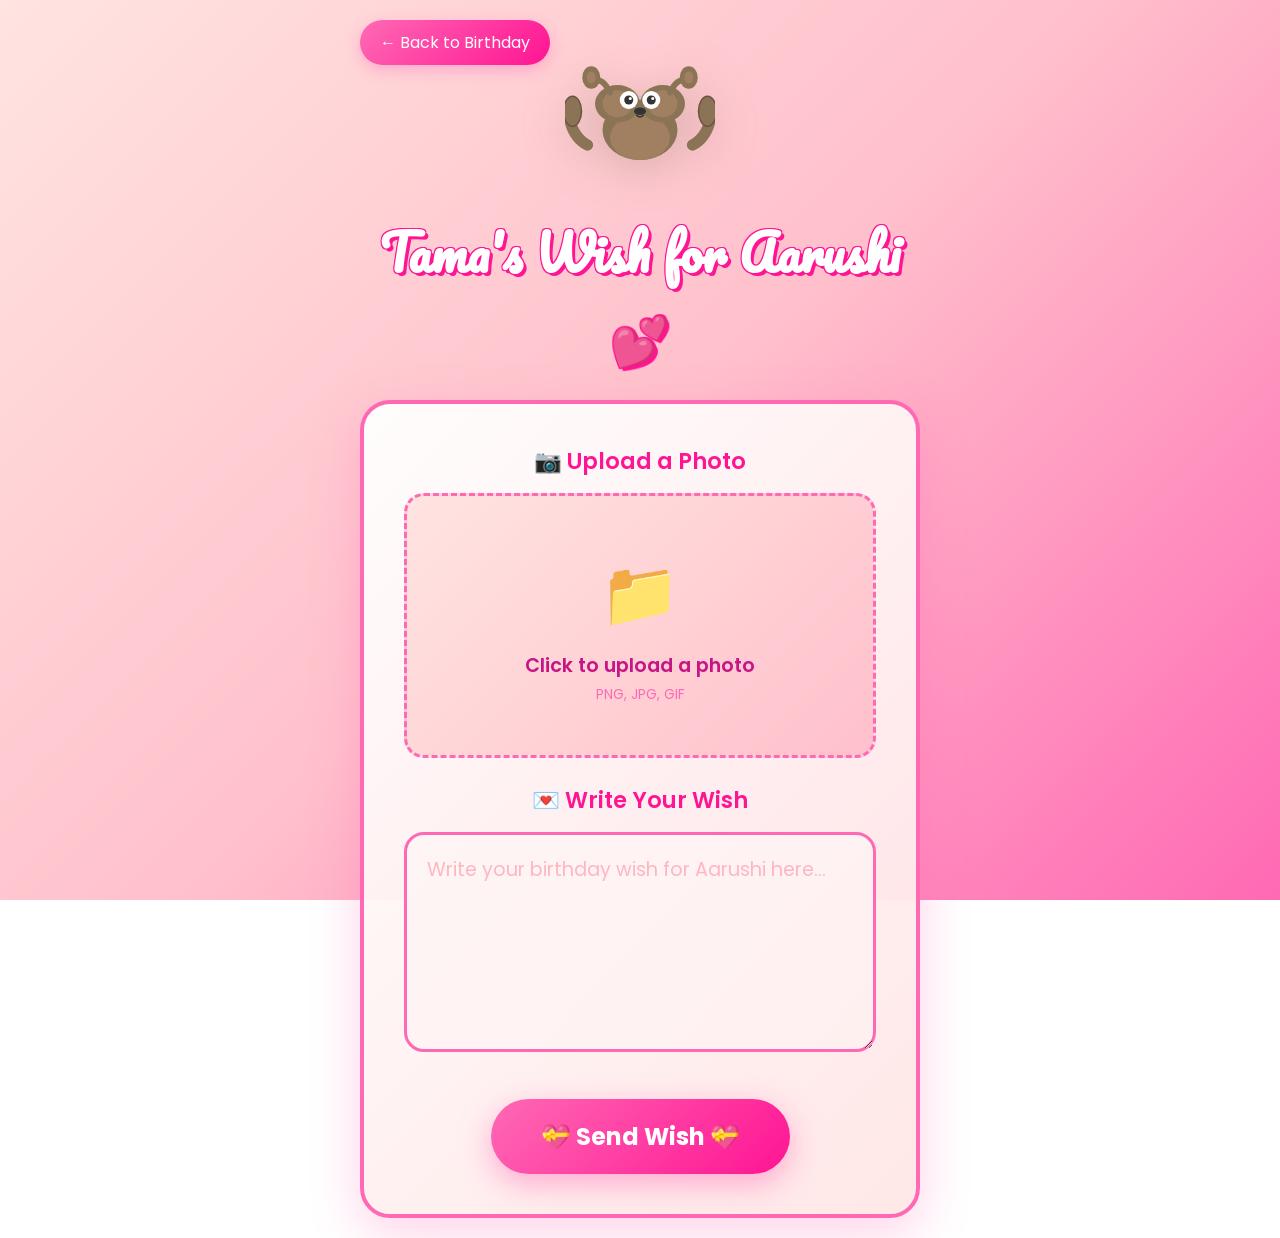
==== tama.html @ 68027746 "Initial commit - Aarushi's birthday website" ====
<!DOCTYPE html>
<html lang="en">
<head>
    <meta charset="UTF-8">
    <meta name="viewport" content="width=device-width, initial-scale=1.0">
    <title>Tama's Wish for Aarushi</title>
    <link rel="stylesheet" href="style.css">
    <link rel="stylesheet" href="wish.css">
    <link rel="stylesheet" href="https://fonts.googleapis.com/css2?family=Pacifico&family=Poppins:wght@400;600;700&display=swap">
</head>
<body>
    <div class="wish-page">
        <a href="index.html" class="back-btn">← Back to Birthday</a>
        
        <div class="raccoon">
            <svg viewBox="0 0 200 200" class="raccoon-svg">
                <ellipse cx="100" cy="120" rx="50" ry="40" fill="#8B7355"/>
                <ellipse cx="100" cy="130" rx="40" ry="30" fill="#A08060"/>
                <ellipse cx="70" cy="85" rx="30" ry="25" fill="#8B7355"/>
                <ellipse cx="130" cy="85" rx="30" ry="25" fill="#8B7355"/>
                <ellipse cx="70" cy="85" rx="20" ry="18" fill="#A08060"/>
                <ellipse cx="130" cy="85" rx="20" ry="18" fill="#A08060"/>
                <circle cx="85" cy="80" r="12" fill="white"/>
                <circle cx="115" cy="80" r="12" fill="white"/>
                <circle cx="85" cy="80" r="6" fill="#333"/>
                <circle cx="115" cy="80" r="6" fill="#333"/>
                <circle cx="87" cy="78" r="2" fill="white"/>
                <circle cx="117" cy="78" r="2" fill="white"/>
                <ellipse cx="100" cy="95" rx="8" ry="5" fill="#333"/>
                <path d="M 95 100 Q 100 105 105 100" stroke="#333" stroke-width="2" fill="none"/>
                <path d="M 60 70 Q 50 50 40 55" stroke="#8B7355" stroke-width="8" fill="none" stroke-linecap="round"/>
                <path d="M 140 70 Q 150 50 160 55" stroke="#8B7355" stroke-width="8" fill="none" stroke-linecap="round"/>
                <ellipse cx="35" cy="50" rx="12" ry="15" fill="#8B7355"/>
                <ellipse cx="165" cy="50" rx="12" ry="15" fill="#8B7355"/>
                <ellipse cx="35" cy="50" rx="6" ry="8" fill="#A08060"/>
                <ellipse cx="165" cy="50" rx="6" ry="8" fill="#A08060"/>
                <path d="M 30 140 Q 10 130 5 100" stroke="#8B7355" stroke-width="15" fill="none" stroke-linecap="round"/>
                <path d="M 170 140 Q 190 130 195 100" stroke="#8B7355" stroke-width="15" fill="none" stroke-linecap="round"/>
                <ellipse cx="10" cy="95" rx="12" ry="20" fill="#8B7355" stroke="#6B5344" stroke-width="2"/>
                <ellipse cx="190" cy="95" rx="12" ry="20" fill="#8B7355" stroke="#6B5344" stroke-width="2"/>
            </svg>
        </div>

        <h1 class="title">Tama's Wish for Aarushi 💕</h1>

        <form class="wish-form" action="https://formspree.io/f/YOUR_FORM_ID" method="POST" enctype="multipart/form-data">
            <div class="form-section image-section">
                <label class="section-label">📷 Upload a Photo</label>
                <div class="image-upload">
                    <input type="file" id="photo" name="photo" accept="image/*" class="file-input">
                    <label for="photo" class="file-label">
                        <span class="upload-icon">📁</span>
                        <span class="upload-text">Click to upload a photo</span>
                        <span class="upload-hint">PNG, JPG, GIF</span>
                    </label>
                </div>
            </div>

            <div class="form-section message-section">
                <label class="section-label">💌 Write Your Wish</label>
                <textarea id="message" name="message" class="message-input" placeholder="Write your birthday wish for Aarushi here..." rows="6"></textarea>
            </div>

            <button type="submit" class="submit-btn">💝 Send Wish 💝</button>
        </form>

        <div id="preview" class="preview-section" style="display: none;">
            <h3>Your Wish Preview:</h3>
            <div class="preview-content">
                <img id="preview-image" src="" alt="Your photo" style="display: none;">
                <p id="preview-message"></p>
            </div>
        </div>
    </div>

    <script src="script.js"></script>
    <script>
        // Preview functionality
        document.getElementById('photo').addEventListener('change', function(e) {
            const file = e.target.files[0];
            if (file) {
                const reader = new FileReader();
                reader.onload = function(e) {
                    document.getElementById('preview-image').src = e.target.result;
                    document.getElementById('preview-image').style.display = 'block';
                };
                reader.readAsDataURL(file);
            }
        });

        document.getElementById('message').addEventListener('input', function(e) {
            document.getElementById('preview-message').textContent = e.target.value;
        });
    </script>
</body>
</html>
---- style.css ----
@import url('https://fonts.googleapis.com/css2?family=Pacifico&family=Poppins:wght@400;600;700&display=swap');

* {
    margin: 0;
    padding: 0;
    box-sizing: border-box;
}

body {
    font-family: 'Poppins', sans-serif;
    min-height: 100vh;
    background: linear-gradient(135deg, #ffe4e1 0%, #ffc0cb 50%, #ff69b4 100%);
    background-attachment: fixed;
    overflow-x: hidden;
    position: relative;
}

#landing {
    position: fixed;
    top: 0;
    left: 0;
    width: 100%;
    height: 100%;
    background: linear-gradient(135deg, #ffe4e1 0%, #ffc0cb 50%, #ff69b4 100%);
    display: flex;
    justify-content: center;
    align-items: center;
    z-index: 1000;
}

.landing-content {
    text-align: center;
}

.landing-content h1 {
    font-family: 'Pacifico', cursive;
    font-size: clamp(2rem, 8vw, 4rem);
    color: #ff1493;
    text-shadow: 3px 3px 0px #fff, -1px -1px 0 #fff, 1px -1px 0 #fff, -1px 1px 0 #fff;
    margin-bottom: 20px;
    animation: bounce 1s ease-in-out infinite;
}

.landing-content p {
    font-size: 1.5rem;
    color: #c71585;
    margin-bottom: 30px;
}

#enter-btn {
    font-family: 'Pacifico', cursive;
    font-size: 1.5rem;
    padding: 15px 40px;
    background: linear-gradient(135deg, #ff69b4, #ff1493);
    color: white;
    border: none;
    border-radius: 50px;
    cursor: pointer;
    box-shadow: 0 10px 30px rgba(255, 105, 180, 0.5);
    transition: all 0.3s ease;
}

#enter-btn:hover {
    transform: scale(1.1);
    box-shadow: 0 15px 40px rgba(255, 105, 180, 0.7);
}

@keyframes bounce {
    0%, 100% { transform: translateY(0); }
    50% { transform: translateY(-10px); }
}

#main-content {
    min-height: 100vh;
    padding: 20px;
}

.floating-elements {
    position: fixed;
    top: 0;
    left: 0;
    width: 100%;
    height: 100%;
    pointer-events: none;
    z-index: 1;
    overflow: hidden;
}

.floating-heart, .floating-star, .floating-sparkle {
    position: absolute;
    font-size: 2rem;
    animation: floatUp 8s linear infinite;
    opacity: 0;
}

.floating-heart {
    animation: floatHeart 8s linear infinite;
}

.floating-star {
    animation: floatStar 6s linear infinite;
    font-size: 1.5rem;
}

.floating-sparkle {
    animation: floatSparkle 5s linear infinite;
    font-size: 1rem;
}

@keyframes floatHeart {
    0% {
        transform: translateY(100vh) rotate(0deg);
        opacity: 0;
    }
    10% {
        opacity: 1;
    }
    90% {
        opacity: 1;
    }
    100% {
        transform: translateY(-100px) rotate(360deg);
        opacity: 0;
    }
}

@keyframes floatStar {
    0% {
        transform: translateY(100vh) scale(0);
        opacity: 0;
    }
    10% {
        opacity: 1;
        transform: scale(1);
    }
    90% {
        opacity: 1;
    }
    100% {
        transform: translateY(-100px) scale(0.5);
        opacity: 0;
    }
}

@keyframes floatSparkle {
    0% {
        transform: translateY(100vh) rotate(0deg) scale(0);
        opacity: 0;
    }
    20% {
        opacity: 1;
        transform: rotate(180deg) scale(1);
    }
    80% {
        opacity: 1;
    }
    100% {
        transform: translateY(-100px) rotate(360deg) scale(0);
        opacity: 0;
    }
}

.container {
    max-width: 800px;
    margin: 0 auto;
    text-align: center;
    position: relative;
    z-index: 2;
}

.raccoon {
    width: 150px;
    height: 150px;
    margin: 0 auto 20px;
    animation: raccoonBounce 3s ease-in-out infinite;
}

.raccoon-svg {
    width: 100%;
    height: 100%;
    filter: drop-shadow(0 10px 20px rgba(139, 115, 85, 0.3));
}

@keyframes raccoonBounce {
    0%, 100% { transform: translateY(0); }
    50% { transform: translateY(-15px); }
}

.cake-gif {
    margin: 20px auto;
    max-width: 250px;
}

.cake-gif img {
    width: 100%;
    height: auto;
    border-radius: 20px;
    box-shadow: 0 10px 40px rgba(255, 105, 180, 0.4);
    animation: cakeGlow 2s ease-in-out infinite alternate;
}

@keyframes cakeGlow {
    0% { box-shadow: 0 10px 40px rgba(255, 105, 180, 0.4); }
    100% { box-shadow: 0 10px 60px rgba(255, 105, 180, 0.7); }
}

.title {
    font-family: 'Pacifico', cursive;
    font-size: clamp(2rem, 10vw, 4rem);
    color: #fff;
    text-shadow: 3px 3px 0 #ff1493, -1px -1px 0 #ff1493, 1px -1px 0 #ff1493, -1px 1px 0 #ff1493;
    margin: 30px 0;
}

.title .name {
    color: #ff1493;
    display: block;
}

.countdown {
    display: flex;
    justify-content: center;
    gap: clamp(10px, 4vw, 30px);
    margin: 30px 0;
    flex-wrap: wrap;
}

.countdown-item {
    background: linear-gradient(135deg, rgba(255, 255, 255, 0.9), rgba(255, 182, 193, 0.9));
    padding: clamp(15px, 4vw, 25px);
    border-radius: 20px;
    min-width: clamp(70px, 18vw, 100px);
    box-shadow: 0 10px 30px rgba(255, 105, 180, 0.3);
    border: 3px solid #ff69b4;
}

.countdown-item span {
    display: block;
    font-size: clamp(1.5rem, 6vw, 3rem);
    font-weight: 700;
    color: #ff1493;
}

.countdown-item label {
    font-size: clamp(0.7rem, 2vw, 1rem);
    color: #c71585;
    text-transform: uppercase;
    font-weight: 600;
}

.birthday-text {
    font-size: clamp(1rem, 4vw, 1.5rem);
    color: #c71585;
    margin: 20px 0;
    font-weight: 600;
}

.buttons {
    display: flex;
    justify-content: center;
    gap: clamp(15px, 5vw, 40px);
    margin: 40px 0;
    flex-wrap: wrap;
}

.btn {
    font-family: 'Poppins', sans-serif;
    font-size: clamp(1rem, 3vw, 1.3rem);
    font-weight: 600;
    padding: clamp(12px, 3vw, 18px) clamp(25px, 6vw, 40px);
    border: none;
    border-radius: 50px;
    cursor: pointer;
    text-decoration: none;
    display: inline-block;
    transition: all 0.3s ease;
    color: white;
}

.btn.Tama {
    background: linear-gradient(135deg, #ff69b4, #ff1493);
    box-shadow: 0 8px 25px rgba(255, 105, 180, 0.5);
}

.btn.Tuli {
    background: linear-gradient(135deg, #ffb6c1, #ff69b4);
    box-shadow: 0 8px 25px rgba(255, 182, 193, 0.5);
}

.btn:hover {
    transform: scale(1.1) rotate(3deg);
    box-shadow: 0 15px 40px rgba(255, 105, 180, 0.7);
}

@media (max-width: 480px) {
    .buttons {
        flex-direction: column;
        align-items: center;
    }
    
    .btn {
        width: 80%;
        max-width: 250px;
    }
}

@media (min-width: 768px) {
    .raccoon {
        width: 200px;
        height: 200px;
    }
    
    .cake-gif {
        max-width: 300px;
    }
}
---- wish.css ----
.wish-page {
    max-width: 600px;
    margin: 0 auto;
    padding: 20px;
    text-align: center;
    position: relative;
    z-index: 2;
}

.back-btn {
    position: absolute;
    top: 20px;
    left: 20px;
    font-family: 'Poppins', sans-serif;
    font-size: 1rem;
    color: #fff;
    text-decoration: none;
    padding: 10px 20px;
    background: linear-gradient(135deg, #ff69b4, #ff1493);
    border-radius: 25px;
    transition: all 0.3s ease;
    box-shadow: 0 5px 15px rgba(255, 105, 180, 0.4);
}

.back-btn:hover {
    transform: scale(1.05);
    box-shadow: 0 8px 20px rgba(255, 105, 180, 0.6);
}

.raccoon {
    width: 120px;
    height: 120px;
    margin: 20px auto;
    animation: raccoonBounce 3s ease-in-out infinite;
}

.raccoon-svg {
    width: 100%;
    height: 100%;
    filter: drop-shadow(0 10px 20px rgba(139, 115, 85, 0.3));
}

@keyframes raccoonBounce {
    0%, 100% { transform: translateY(0); }
    50% { transform: translateY(-15px); }
}

.title {
    font-family: 'Pacifico', cursive;
    font-size: clamp(1.8rem, 8vw, 3rem);
    color: #fff;
    text-shadow: 3px 3px 0 #ff1493, -1px -1px 0 #ff1493, 1px -1px 0 #ff1493, -1px 1px 0 #ff1493;
    margin: 20px 0;
}

.wish-form {
    background: linear-gradient(135deg, rgba(255, 255, 255, 0.95), rgba(255, 230, 230, 0.95));
    padding: clamp(20px, 5vw, 40px);
    border-radius: 30px;
    box-shadow: 0 15px 50px rgba(255, 105, 180, 0.3);
    border: 4px solid #ff69b4;
}

.form-section {
    margin-bottom: 25px;
}

.section-label {
    display: block;
    font-family: 'Poppins', sans-serif;
    font-size: clamp(1.1rem, 4vw, 1.4rem);
    font-weight: 600;
    color: #ff1493;
    margin-bottom: 15px;
}

.image-upload {
    position: relative;
}

.file-input {
    display: none;
}

.file-label {
    display: flex;
    flex-direction: column;
    align-items: center;
    justify-content: center;
    padding: clamp(30px, 8vw, 50px);
    background: linear-gradient(135deg, #ffe4e1, #ffc0cb);
    border: 3px dashed #ff69b4;
    border-radius: 20px;
    cursor: pointer;
    transition: all 0.3s ease;
}

.file-label:hover {
    background: linear-gradient(135deg, #ffc0cb, #ff69b4);
    transform: scale(1.02);
}

.upload-icon {
    font-size: clamp(2.5rem, 8vw, 4rem);
    margin-bottom: 10px;
}

.upload-text {
    font-family: 'Poppins', sans-serif;
    font-size: clamp(1rem, 3vw, 1.2rem);
    color: #c71585;
    font-weight: 600;
}

.upload-hint {
    font-family: 'Poppins', sans-serif;
    font-size: 0.85rem;
    color: #ff69b4;
    margin-top: 5px;
}

.message-input {
    width: 100%;
    padding: clamp(15px, 4vw, 20px);
    font-family: 'Poppins', sans-serif;
    font-size: clamp(1rem, 3vw, 1.2rem);
    color: #c71585;
    background: linear-gradient(135deg, #fff5f5, #fff0f0);
    border: 3px solid #ff69b4;
    border-radius: 20px;
    resize: vertical;
    min-height: 150px;
    transition: all 0.3s ease;
}

.message-input:focus {
    outline: none;
    border-color: #ff1493;
    box-shadow: 0 0 20px rgba(255, 105, 180, 0.3);
}

.message-input::placeholder {
    color: #ffb6c1;
}

.submit-btn {
    font-family: 'Poppins', sans-serif;
    font-size: clamp(1.2rem, 4vw, 1.5rem);
    font-weight: 700;
    padding: clamp(15px, 4vw, 20px) clamp(30px, 8vw, 50px);
    background: linear-gradient(135deg, #ff69b4, #ff1493);
    color: white;
    border: none;
    border-radius: 50px;
    cursor: pointer;
    box-shadow: 0 10px 30px rgba(255, 105, 180, 0.5);
    transition: all 0.3s ease;
    margin-top: 15px;
}

.submit-btn:hover {
    transform: scale(1.05);
    box-shadow: 0 15px 40px rgba(255, 105, 180, 0.7);
}

.preview-section {
    margin-top: 30px;
    padding: 20px;
    background: linear-gradient(135deg, rgba(255, 255, 255, 0.9), rgba(255, 182, 193, 0.9));
    border-radius: 20px;
    border: 3px solid #ffb6c1;
}

.preview-section h3 {
    font-family: 'Pacifico', cursive;
    color: #ff1493;
    margin-bottom: 15px;
}

.preview-content img {
    max-width: 200px;
    border-radius: 15px;
    margin-bottom: 15px;
    box-shadow: 0 5px 20px rgba(255, 105, 180, 0.3);
}

.preview-content p {
    font-family: 'Poppins', sans-serif;
    font-size: 1.1rem;
    color: #c71585;
    line-height: 1.6;
}

@media (max-width: 480px) {
    .back-btn {
        position: relative;
        display: inline-block;
        margin-bottom: 20px;
    }
    
    .wish-page {
        padding-top: 10px;
    }
}

@media (min-width: 768px) {
    .raccoon {
        width: 150px;
        height: 150px;
    }
}
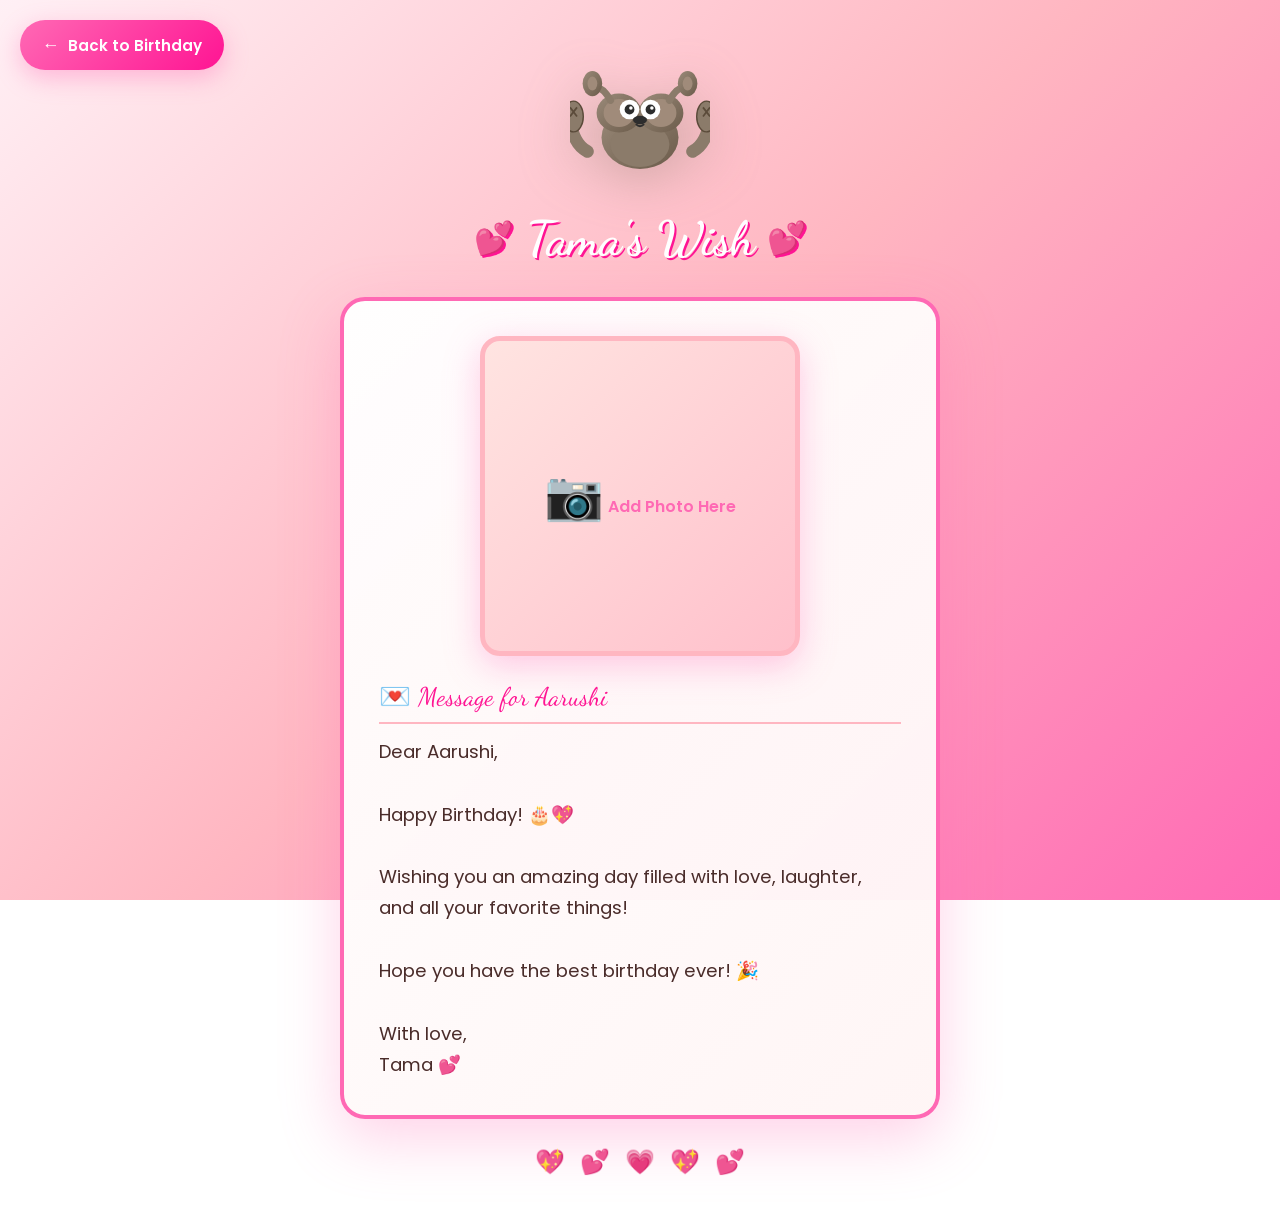
==== commit 65c04b45: "Redesign - High quality pink theme, Tama & Tuli wish display pages" ====
--- a/tama.html
+++ b/tama.html
@@ -6,91 +6,101 @@
     <title>Tama's Wish for Aarushi</title>
     <link rel="stylesheet" href="style.css">
     <link rel="stylesheet" href="wish.css">
-    <link rel="stylesheet" href="https://fonts.googleapis.com/css2?family=Pacifico&family=Poppins:wght@400;600;700&display=swap">
+    <link rel="stylesheet" href="https://fonts.googleapis.com/css2?family=Dancing+Script:wght@400;700&family=Poppins:wght@300;400;600;700&display=swap">
+    <link rel="preconnect" href="https://fonts.googleapis.com">
+    <link rel="preconnect" href="https://fonts.gstatic.com" crossorigin>
 </head>
 <body>
-    <div class="wish-page">
-        <a href="index.html" class="back-btn">← Back to Birthday</a>
+    <div class="wish-display-page">
+        <!-- Floating Decorations -->
+        <div class="floating-decorations" id="floating-decorations"></div>
         
-        <div class="raccoon">
-            <svg viewBox="0 0 200 200" class="raccoon-svg">
-                <ellipse cx="100" cy="120" rx="50" ry="40" fill="#8B7355"/>
-                <ellipse cx="100" cy="130" rx="40" ry="30" fill="#A08060"/>
-                <ellipse cx="70" cy="85" rx="30" ry="25" fill="#8B7355"/>
-                <ellipse cx="130" cy="85" rx="30" ry="25" fill="#8B7355"/>
-                <ellipse cx="70" cy="85" rx="20" ry="18" fill="#A08060"/>
-                <ellipse cx="130" cy="85" rx="20" ry="18" fill="#A08060"/>
-                <circle cx="85" cy="80" r="12" fill="white"/>
-                <circle cx="115" cy="80" r="12" fill="white"/>
-                <circle cx="85" cy="80" r="6" fill="#333"/>
-                <circle cx="115" cy="80" r="6" fill="#333"/>
-                <circle cx="87" cy="78" r="2" fill="white"/>
-                <circle cx="117" cy="78" r="2" fill="white"/>
-                <ellipse cx="100" cy="95" rx="8" ry="5" fill="#333"/>
-                <path d="M 95 100 Q 100 105 105 100" stroke="#333" stroke-width="2" fill="none"/>
-                <path d="M 60 70 Q 50 50 40 55" stroke="#8B7355" stroke-width="8" fill="none" stroke-linecap="round"/>
-                <path d="M 140 70 Q 150 50 160 55" stroke="#8B7355" stroke-width="8" fill="none" stroke-linecap="round"/>
-                <ellipse cx="35" cy="50" rx="12" ry="15" fill="#8B7355"/>
-                <ellipse cx="165" cy="50" rx="12" ry="15" fill="#8B7355"/>
-                <ellipse cx="35" cy="50" rx="6" ry="8" fill="#A08060"/>
-                <ellipse cx="165" cy="50" rx="6" ry="8" fill="#A08060"/>
-                <path d="M 30 140 Q 10 130 5 100" stroke="#8B7355" stroke-width="15" fill="none" stroke-linecap="round"/>
-                <path d="M 170 140 Q 190 130 195 100" stroke="#8B7355" stroke-width="15" fill="none" stroke-linecap="round"/>
-                <ellipse cx="10" cy="95" rx="12" ry="20" fill="#8B7355" stroke="#6B5344" stroke-width="2"/>
-                <ellipse cx="190" cy="95" rx="12" ry="20" fill="#8B7355" stroke="#6B5344" stroke-width="2"/>
-            </svg>
-        </div>
-
-        <h1 class="title">Tama's Wish for Aarushi 💕</h1>
-
-        <form class="wish-form" action="https://formspree.io/f/YOUR_FORM_ID" method="POST" enctype="multipart/form-data">
-            <div class="form-section image-section">
-                <label class="section-label">📷 Upload a Photo</label>
-                <div class="image-upload">
-                    <input type="file" id="photo" name="photo" accept="image/*" class="file-input">
-                    <label for="photo" class="file-label">
-                        <span class="upload-icon">📁</span>
-                        <span class="upload-text">Click to upload a photo</span>
-                        <span class="upload-hint">PNG, JPG, GIF</span>
-                    </label>
+        <!-- Back Button -->
+        <a href="index.html" class="back-button">
+            <span class="back-icon">←</span>
+            <span>Back to Birthday</span>
+        </a>
+        
+        <div class="container">
+            <!-- Raccoon -->
+            <div class="raccoon-container">
+                <svg viewBox="0 0 200 200" class="raccoon-svg">
+                    <defs>
+                        <linearGradient id="raccoonGrad2" x1="0%" y1="0%" x2="100%" y2="100%">
+                            <stop offset="0%" style="stop-color:#9B8B7A"/>
+                            <stop offset="100%" style="stop-color:#6B5B4A"/>
+                        </linearGradient>
+                    </defs>
+                    <ellipse cx="100" cy="125" rx="55" ry="45" fill="url(#raccoonGrad2)"/>
+                    <ellipse cx="100" cy="135" rx="42" ry="32" fill="#8B7B6A"/>
+                    <ellipse cx="70" cy="90" rx="32" ry="28" fill="url(#raccoonGrad2)"/>
+                    <ellipse cx="130" cy="90" rx="32" ry="28" fill="url(#raccoonGrad2)"/>
+                    <ellipse cx="70" cy="90" rx="22" ry="20" fill="#A08B7A"/>
+                    <ellipse cx="130" cy="90" rx="22" ry="20" fill="#A08B7A"/>
+                    <circle cx="85" cy="85" r="14" fill="white"/>
+                    <circle cx="115" cy="85" r="14" fill="white"/>
+                    <circle cx="85" cy="85" r="7" fill="#2D2D2D"/>
+                    <circle cx="115" cy="85" r="7" fill="#2D2D2D"/>
+                    <circle cx="87" cy="83" r="2.5" fill="white"/>
+                    <circle cx="117" cy="83" r="2.5" fill="white"/>
+                    <ellipse cx="100" cy="100" rx="10" ry="6" fill="#2D2D2D"/>
+                    <path d="M 94 106 Q 100 112 106 106" stroke="#2D2D2D" stroke-width="2.5" fill="none"/>
+                    <path d="M 58 72 Q 45 50 35 55" stroke="#8B7B6A" stroke-width="10" fill="none" stroke-linecap="round"/>
+                    <path d="M 142 72 Q 155 50 165 55" stroke="#8B7B6A" stroke-width="10" fill="none" stroke-linecap="round"/>
+                    <ellipse cx="32" cy="48" rx="14" ry="18" fill="url(#raccoonGrad2)"/>
+                    <ellipse cx="168" cy="48" rx="14" ry="18" fill="url(#raccoonGrad2)"/>
+                    <ellipse cx="32" cy="48" rx="7" ry="10" fill="#A08B7A"/>
+                    <ellipse cx="168" cy="48" rx="7" ry="10" fill="#A08B7A"/>
+                    <path d="M 25 145 Q 5 135 0 100" stroke="#8B7B6A" stroke-width="18" fill="none" stroke-linecap="round"/>
+                    <path d="M 175 145 Q 195 135 200 100" stroke="#8B7B6A" stroke-width="18" fill="none" stroke-linecap="round"/>
+                    <ellipse cx="5" cy="95" rx="14" ry="22" fill="#8B7B6A" stroke="#5B4B3A" stroke-width="2"/>
+                    <ellipse cx="195" cy="95" rx="14" ry="22" fill="#8B7B6A" stroke="#5B4B3A" stroke-width="2"/>
+                    <path d="M 0 82 L 10 95 M 0 95 L 10 82" stroke="#5B4B3A" stroke-width="2.5"/>
+                    <path d="M 190 82 L 200 95 M 190 95 L 200 82" stroke="#5B4B3A" stroke-width="2.5"/>
+                </svg>
+            </div>
+            
+            <!-- Title -->
+            <h1 class="page-title">
+                <span class="title-icon">💕</span>
+                Tama's Wish
+                <span class="title-icon">💕</span>
+            </h1>
+            
+            <!-- Wish Card -->
+            <div class="wish-card">
+                <!-- Photo Section - Replace src with your photo -->
+                <div class="photo-section">
+                    <div class="photo-frame">
+                        <img id="tama-photo" src="tama.jpg" alt="Tama's photo for Aarushi" onerror="this.style.display='none'; document.getElementById('no-photo').style.display='block';">
+                        <div id="no-photo" class="no-photo" style="display: none;">
+                            <span class="no-photo-icon">📷</span>
+                            <span>Add Photo Here</span>
+                        </div>
+                    </div>
+                </div>
+                
+                <!-- Message Section -->
+                <div class="message-section">
+                    <div class="message-label">💌 Message for Aarushi</div>
+                    <div class="message-text" id="tama-message">
+                        Dear Aarushi,<br><br>
+                        Happy Birthday! 🎂💖<br><br>
+                        Wishing you an amazing day filled with love, laughter, and all your favorite things!<br><br>
+                        Hope you have the best birthday ever! 🎉<br><br>
+                        With love,<br>
+                        Tama 💕
+                    </div>
                 </div>
             </div>
-
-            <div class="form-section message-section">
-                <label class="section-label">💌 Write Your Wish</label>
-                <textarea id="message" name="message" class="message-input" placeholder="Write your birthday wish for Aarushi here..." rows="6"></textarea>
-            </div>
-
-            <button type="submit" class="submit-btn">💝 Send Wish 💝</button>
-        </form>
-
-        <div id="preview" class="preview-section" style="display: none;">
-            <h3>Your Wish Preview:</h3>
-            <div class="preview-content">
-                <img id="preview-image" src="" alt="Your photo" style="display: none;">
-                <p id="preview-message"></p>
+            
+            <!-- Decorative Hearts -->
+            <div class="card-hearts">
+                <span>💖</span><span>💕</span><span>💗</span><span>💖</span><span>💕</span>
             </div>
         </div>
     </div>
-
+    
     <script src="script.js"></script>
-    <script>
-        // Preview functionality
-        document.getElementById('photo').addEventListener('change', function(e) {
-            const file = e.target.files[0];
-            if (file) {
-                const reader = new FileReader();
-                reader.onload = function(e) {
-                    document.getElementById('preview-image').src = e.target.result;
-                    document.getElementById('preview-image').style.display = 'block';
-                };
-                reader.readAsDataURL(file);
-            }
-        });
-
-        document.getElementById('message').addEventListener('input', function(e) {
-            document.getElementById('preview-message').textContent = e.target.value;
-        });
-    </script>
 </body>
 </html>
--- a/style.css
+++ b/style.css
@@ -1,4 +1,4 @@
-@import url('https://fonts.googleapis.com/css2?family=Pacifico&family=Poppins:wght@400;600;700&display=swap');
+@import url('https://fonts.googleapis.com/css2?family=Dancing+Script:wght@400;700&family=Poppins:wght@300;400;600;700&display=swap');
 
 * {
     margin: 0;
@@ -6,311 +6,439 @@
     box-sizing: border-box;
 }
 
+:root {
+    --primary-pink: #FF69B4;
+    --soft-pink: #FFB6C1;
+    --light-pink: #FFE4E1;
+    --deep-pink: #FF1493;
+    --rose: #FF7F9F;
+    --white: #FFFFFF;
+    --text-dark: #4A2C2A;
+    --text-rose: #C71585;
+}
+
 body {
     font-family: 'Poppins', sans-serif;
     min-height: 100vh;
-    background: linear-gradient(135deg, #ffe4e1 0%, #ffc0cb 50%, #ff69b4 100%);
+    background: linear-gradient(135deg, #FFF0F5 0%, #FFB6C1 50%, #FF69B4 100%);
     background-attachment: fixed;
     overflow-x: hidden;
-    position: relative;
-}
-
+}
+
+/* ============================================
+   LANDING PAGE
+   ============================================ */
 #landing {
     position: fixed;
     top: 0;
     left: 0;
     width: 100%;
-    height: 100%;
-    background: linear-gradient(135deg, #ffe4e1 0%, #ffc0cb 50%, #ff69b4 100%);
+    height: 100vh;
+    background: linear-gradient(135deg, #FFF0F5 0%, #FFDDE5 50%, #FFB6C1 100%);
     display: flex;
     justify-content: center;
     align-items: center;
-    z-index: 1000;
+    z-index: 9999;
+    cursor: pointer;
+    transition: opacity 0.8s ease, visibility 0.8s ease;
+}
+
+#landing.hidden {
+    opacity: 0;
+    visibility: hidden;
+    pointer-events: none;
 }
 
 .landing-content {
     text-align: center;
-}
-
-.landing-content h1 {
-    font-family: 'Pacifico', cursive;
-    font-size: clamp(2rem, 8vw, 4rem);
-    color: #ff1493;
-    text-shadow: 3px 3px 0px #fff, -1px -1px 0 #fff, 1px -1px 0 #fff, -1px 1px 0 #fff;
-    margin-bottom: 20px;
-    animation: bounce 1s ease-in-out infinite;
-}
-
-.landing-content p {
-    font-size: 1.5rem;
-    color: #c71585;
-    margin-bottom: 30px;
-}
-
-#enter-btn {
-    font-family: 'Pacifico', cursive;
-    font-size: 1.5rem;
-    padding: 15px 40px;
-    background: linear-gradient(135deg, #ff69b4, #ff1493);
-    color: white;
-    border: none;
-    border-radius: 50px;
-    cursor: pointer;
-    box-shadow: 0 10px 30px rgba(255, 105, 180, 0.5);
-    transition: all 0.3s ease;
-}
-
-#enter-btn:hover {
-    transform: scale(1.1);
-    box-shadow: 0 15px 40px rgba(255, 105, 180, 0.7);
+    position: relative;
+    animation: fadeInUp 1s ease;
+}
+
+@keyframes fadeInUp {
+    from {
+        opacity: 0;
+        transform: translateY(30px);
+    }
+    to {
+        opacity: 1;
+        transform: translateY(0);
+    }
+}
+
+.cake-gif-landing {
+    width: clamp(150px, 30vw, 220px);
+    margin: 0 auto 20px;
+    animation: bounce 2s ease-in-out infinite;
+}
+
+.cake-gif-landing img {
+    width: 100%;
+    height: auto;
+    border-radius: 20px;
+    box-shadow: 0 15px 50px rgba(255, 105, 180, 0.4);
 }
 
 @keyframes bounce {
     0%, 100% { transform: translateY(0); }
-    50% { transform: translateY(-10px); }
+    50% { transform: translateY(-15px); }
+}
+
+.landing-title {
+    font-family: 'Dancing Script', cursive;
+    font-size: clamp(2.5rem, 10vw, 5rem);
+    color: var(--deep-pink);
+    text-shadow: 2px 2px 0 var(--white), 4px 4px 15px rgba(255, 105, 180, 0.3);
+    line-height: 1.2;
+    margin-bottom: 15px;
+}
+
+.landing-title .name {
+    display: block;
+    color: var(--primary-pink);
+    font-size: clamp(3rem, 12vw, 6rem);
+}
+
+.landing-subtitle {
+    font-size: clamp(1.1rem, 3vw, 1.5rem);
+    color: var(--text-rose);
+    font-weight: 500;
+    margin-top: 10px;
+    animation: pulse 2s ease-in-out infinite;
+}
+
+@keyframes pulse {
+    0%, 100% { opacity: 1; }
+    50% { opacity: 0.6; }
+}
+
+.click-pulse {
+    position: absolute;
+    bottom: -40px;
+    left: 50%;
+    transform: translateX(-50%);
+    width: 40px;
+    height: 40px;
+    border: 3px solid var(--primary-pink);
+    border-radius: 50%;
+    animation: pulseRing 2s ease-in-out infinite;
+}
+
+@keyframes pulseRing {
+    0%, 100% {
+        transform: translateX(-50%) scale(1);
+        opacity: 1;
+    }
+    50% {
+        transform: translateX(-50%) scale(1.5);
+        opacity: 0;
+    }
+}
+
+/* ============================================
+   MAIN CONTENT
+   ============================================ */
+.hidden {
+    display: none !important;
 }
 
 #main-content {
     min-height: 100vh;
-    padding: 20px;
-}
-
-.floating-elements {
+    padding: 30px 20px;
+    opacity: 0;
+    animation: mainFadeIn 1s ease 0.5s forwards;
+}
+
+@keyframes mainFadeIn {
+    to { opacity: 1; }
+}
+
+.container {
+    max-width: 700px;
+    margin: 0 auto;
+    text-align: center;
+}
+
+/* Floating Decorations */
+.floating-decorations {
     position: fixed;
     top: 0;
     left: 0;
     width: 100%;
     height: 100%;
     pointer-events: none;
-    z-index: 1;
+    z-index: 0;
     overflow: hidden;
 }
 
-.floating-heart, .floating-star, .floating-sparkle {
+.floating-item {
     position: absolute;
-    font-size: 2rem;
-    animation: floatUp 8s linear infinite;
+    font-size: 1.5rem;
+    animation: floatRise 10s linear infinite;
     opacity: 0;
-}
-
-.floating-heart {
-    animation: floatHeart 8s linear infinite;
-}
-
-.floating-star {
-    animation: floatStar 6s linear infinite;
-    font-size: 1.5rem;
-}
-
-.floating-sparkle {
-    animation: floatSparkle 5s linear infinite;
-    font-size: 1rem;
-}
-
-@keyframes floatHeart {
+    filter: drop-shadow(0 5px 15px rgba(255, 105, 180, 0.2));
+}
+
+@keyframes floatRise {
     0% {
-        transform: translateY(100vh) rotate(0deg);
+        transform: translateY(100vh) rotate(0deg) scale(0.5);
         opacity: 0;
     }
-    10% {
-        opacity: 1;
-    }
-    90% {
-        opacity: 1;
-    }
+    10% { opacity: 1; }
+    90% { opacity: 1; }
     100% {
-        transform: translateY(-100px) rotate(360deg);
+        transform: translateY(-100px) rotate(360deg) scale(1);
         opacity: 0;
     }
 }
 
-@keyframes floatStar {
-    0% {
-        transform: translateY(100vh) scale(0);
-        opacity: 0;
-    }
-    10% {
-        opacity: 1;
-        transform: scale(1);
-    }
-    90% {
-        opacity: 1;
-    }
-    100% {
-        transform: translateY(-100px) scale(0.5);
-        opacity: 0;
-    }
-}
-
-@keyframes floatSparkle {
-    0% {
-        transform: translateY(100vh) rotate(0deg) scale(0);
-        opacity: 0;
-    }
-    20% {
-        opacity: 1;
-        transform: rotate(180deg) scale(1);
-    }
-    80% {
-        opacity: 1;
-    }
-    100% {
-        transform: translateY(-100px) rotate(360deg) scale(0);
-        opacity: 0;
-    }
-}
-
-.container {
-    max-width: 800px;
-    margin: 0 auto;
-    text-align: center;
-    position: relative;
-    z-index: 2;
-}
-
-.raccoon {
-    width: 150px;
-    height: 150px;
+/* Raccoon */
+.raccoon-container {
+    width: clamp(120px, 25vw, 180px);
+    height: clamp(120px, 25vw, 180px);
     margin: 0 auto 20px;
-    animation: raccoonBounce 3s ease-in-out infinite;
+    animation: raccoonFloat 4s ease-in-out infinite;
 }
 
 .raccoon-svg {
     width: 100%;
     height: 100%;
-    filter: drop-shadow(0 10px 20px rgba(139, 115, 85, 0.3));
-}
-
-@keyframes raccoonBounce {
-    0%, 100% { transform: translateY(0); }
-    50% { transform: translateY(-15px); }
-}
-
-.cake-gif {
-    margin: 20px auto;
-    max-width: 250px;
-}
-
-.cake-gif img {
-    width: 100%;
-    height: auto;
-    border-radius: 20px;
-    box-shadow: 0 10px 40px rgba(255, 105, 180, 0.4);
-    animation: cakeGlow 2s ease-in-out infinite alternate;
-}
-
-@keyframes cakeGlow {
-    0% { box-shadow: 0 10px 40px rgba(255, 105, 180, 0.4); }
-    100% { box-shadow: 0 10px 60px rgba(255, 105, 180, 0.7); }
-}
-
-.title {
-    font-family: 'Pacifico', cursive;
-    font-size: clamp(2rem, 10vw, 4rem);
-    color: #fff;
-    text-shadow: 3px 3px 0 #ff1493, -1px -1px 0 #ff1493, 1px -1px 0 #ff1493, -1px 1px 0 #ff1493;
-    margin: 30px 0;
-}
-
-.title .name {
-    color: #ff1493;
+    filter: drop-shadow(0 15px 30px rgba(139, 123, 106, 0.4));
+}
+
+@keyframes raccoonFloat {
+    0%, 100% { transform: translateY(0) rotate(-2deg); }
+    50% { transform: translateY(-12px) rotate(2deg); }
+}
+
+/* Main Title */
+.main-title {
+    margin: 25px 0 10px;
+}
+
+.title-text {
     display: block;
+    font-family: 'Dancing Script', cursive;
+    font-size: clamp(2rem, 8vw, 3.5rem);
+    color: var(--white);
+    text-shadow: 2px 2px 0 var(--deep-pink);
+}
+
+.name-highlight {
+    display: block;
+    font-family: 'Dancing Script', cursive;
+    font-size: clamp(3rem, 12vw, 5rem);
+    color: var(--white);
+    text-shadow: 3px 3px 0 var(--primary-pink), 5px 5px 20px rgba(255, 105, 180, 0.4);
+    animation: glow 2s ease-in-out infinite alternate;
+}
+
+@keyframes glow {
+    from { text-shadow: 3px 3px 0 var(--primary-pink), 5px 5px 20px rgba(255, 105, 180, 0.3); }
+    to { text-shadow: 3px 3px 0 var(--primary-pink), 5px 5px 40px rgba(255, 105, 180, 0.6); }
+}
+
+/* Subtitle */
+.subtitle {
+    font-size: clamp(1.1rem, 3vw, 1.4rem);
+    color: var(--white);
+    font-weight: 500;
+    margin-bottom: 30px;
+    text-shadow: 1px 1px 3px rgba(255, 105, 180, 0.3);
+}
+
+/* Countdown Section */
+.countdown-section {
+    background: linear-gradient(135deg, rgba(255, 255, 255, 0.95), rgba(255, 240, 245, 0.95));
+    padding: clamp(20px, 5vw, 35px);
+    border-radius: 25px;
+    box-shadow: 0 15px 50px rgba(255, 105, 180, 0.25);
+    border: 4px solid var(--primary-pink);
+    margin-bottom: 35px;
+}
+
+.countdown-label {
+    font-family: 'Dancing Script', cursive;
+    font-size: clamp(1.5rem, 5vw, 2.2rem);
+    color: var(--deep-pink);
+    margin-bottom: 20px;
 }
 
 .countdown {
     display: flex;
     justify-content: center;
-    gap: clamp(10px, 4vw, 30px);
-    margin: 30px 0;
+    align-items: center;
+    gap: clamp(8px, 3vw, 20px);
     flex-wrap: wrap;
 }
 
 .countdown-item {
-    background: linear-gradient(135deg, rgba(255, 255, 255, 0.9), rgba(255, 182, 193, 0.9));
-    padding: clamp(15px, 4vw, 25px);
-    border-radius: 20px;
-    min-width: clamp(70px, 18vw, 100px);
-    box-shadow: 0 10px 30px rgba(255, 105, 180, 0.3);
-    border: 3px solid #ff69b4;
-}
-
-.countdown-item span {
+    display: flex;
+    flex-direction: column;
+    align-items: center;
+    background: linear-gradient(135deg, var(--primary-pink), var(--deep-pink));
+    padding: clamp(12px, 3vw, 20px);
+    border-radius: 15px;
+    min-width: clamp(60px, 15vw, 90px);
+    box-shadow: 0 8px 25px rgba(255, 105, 180, 0.4);
+}
+
+.countdown-number {
     display: block;
-    font-size: clamp(1.5rem, 6vw, 3rem);
+    font-size: clamp(1.8rem, 6vw, 2.8rem);
     font-weight: 700;
-    color: #ff1493;
-}
-
-.countdown-item label {
-    font-size: clamp(0.7rem, 2vw, 1rem);
-    color: #c71585;
+    color: var(--white);
+    line-height: 1;
+}
+
+.countdown-text {
+    font-size: clamp(0.7rem, 2vw, 0.9rem);
+    color: rgba(255, 255, 255, 0.9);
     text-transform: uppercase;
     font-weight: 600;
-}
-
-.birthday-text {
-    font-size: clamp(1rem, 4vw, 1.5rem);
-    color: #c71585;
-    margin: 20px 0;
-    font-weight: 600;
-}
-
-.buttons {
+    margin-top: 5px;
+}
+
+.countdown-separator {
+    font-size: clamp(1.5rem, 5vw, 2.5rem);
+    font-weight: 700;
+    color: var(--deep-pink);
+    animation: blink 1s ease-in-out infinite;
+}
+
+@keyframes blink {
+    0%, 100% { opacity: 1; }
+    50% { opacity: 0.3; }
+}
+
+/* Button Section */
+.button-section {
+    margin-bottom: 35px;
+}
+
+.button-label {
+    font-family: 'Dancing Script', cursive;
+    font-size: clamp(1.5rem, 5vw, 2rem);
+    color: var(--white);
+    margin-bottom: 20px;
+    text-shadow: 2px 2px 5px rgba(255, 105, 180, 0.4);
+}
+
+.button-container {
     display: flex;
     justify-content: center;
-    gap: clamp(15px, 5vw, 40px);
-    margin: 40px 0;
+    gap: clamp(15px, 5vw, 35px);
     flex-wrap: wrap;
 }
 
-.btn {
+.wish-button {
+    display: flex;
+    flex-direction: column;
+    align-items: center;
+    padding: clamp(18px, 4vw, 28px) clamp(25px, 6vw, 45px);
+    border-radius: 20px;
+    text-decoration: none;
+    transition: all 0.4s cubic-bezier(0.175, 0.885, 0.32, 1.275);
+    position: relative;
+    overflow: hidden;
+}
+
+.wish-button::before {
+    content: '';
+    position: absolute;
+    top: 0;
+    left: -100%;
+    width: 100%;
+    height: 100%;
+    background: linear-gradient(90deg, transparent, rgba(255,255,255,0.3), transparent);
+    transition: left 0.6s ease;
+}
+
+.wish-button:hover::before {
+    left: 100%;
+}
+
+.wish-button.Tama {
+    background: linear-gradient(135deg, #FF69B4, #FF1493);
+    box-shadow: 0 10px 35px rgba(255, 105, 180, 0.5);
+}
+
+.wish-button.Tuli {
+    background: linear-gradient(135deg, #FFB6C1, #FF69B4);
+    box-shadow: 0 10px 35px rgba(255, 182, 193, 0.5);
+}
+
+.wish-button:hover {
+    transform: translateY(-8px) scale(1.05);
+}
+
+.wish-button.Tama:hover {
+    box-shadow: 0 20px 50px rgba(255, 105, 180, 0.7);
+}
+
+.wish-button.Tuli:hover {
+    box-shadow: 0 20px 50px rgba(255, 182, 193, 0.7);
+}
+
+.button-icon {
+    font-size: clamp(1.8rem, 5vw, 2.5rem);
+    margin-bottom: 8px;
+}
+
+.button-text {
     font-family: 'Poppins', sans-serif;
-    font-size: clamp(1rem, 3vw, 1.3rem);
-    font-weight: 600;
-    padding: clamp(12px, 3vw, 18px) clamp(25px, 6vw, 40px);
-    border: none;
-    border-radius: 50px;
-    cursor: pointer;
-    text-decoration: none;
-    display: inline-block;
-    transition: all 0.3s ease;
-    color: white;
-}
-
-.btn.Tama {
-    background: linear-gradient(135deg, #ff69b4, #ff1493);
-    box-shadow: 0 8px 25px rgba(255, 105, 180, 0.5);
-}
-
-.btn.Tuli {
-    background: linear-gradient(135deg, #ffb6c1, #ff69b4);
-    box-shadow: 0 8px 25px rgba(255, 182, 193, 0.5);
-}
-
-.btn:hover {
-    transform: scale(1.1) rotate(3deg);
-    box-shadow: 0 15px 40px rgba(255, 105, 180, 0.7);
-}
-
-@media (max-width: 480px) {
-    .buttons {
+    font-size: clamp(1.1rem, 3vw, 1.4rem);
+    font-weight: 700;
+    color: var(--white);
+}
+
+.button-subtext {
+    font-size: clamp(0.85rem, 2vw, 1rem);
+    color: rgba(255, 255, 255, 0.85);
+    margin-top: 5px;
+}
+
+/* Footer */
+.footer {
+    padding: 25px 0 15px;
+}
+
+.footer p {
+    font-size: clamp(0.9rem, 2.5vw, 1.1rem);
+    color: var(--white);
+    opacity: 0.9;
+}
+
+/* ============================================
+   RESPONSIVE DESIGN
+   ============================================ */
+@media (max-width: 500px) {
+    .countdown {
+        gap: clamp(5px, 2vw, 10px);
+    }
+    
+    .button-container {
         flex-direction: column;
         align-items: center;
     }
     
-    .btn {
+    .wish-button {
         width: 80%;
-        max-width: 250px;
+        max-width: 260px;
     }
 }
 
 @media (min-width: 768px) {
-    .raccoon {
-        width: 200px;
-        height: 200px;
+    #main-content {
+        padding: 50px 30px;
     }
     
-    .cake-gif {
-        max-width: 300px;
+    .container {
+        max-width: 750px;
+    }
+    
+    .raccoon-container {
+        width: 180px;
+        height: 180px;
     }
 }
--- a/wish.css
+++ b/wish.css
@@ -1,211 +1,256 @@
-.wish-page {
-    max-width: 600px;
+/* ============================================
+   WISH DISPLAY PAGES (Tama & Tuli)
+   ============================================ */
+
+.wish-display-page {
+    min-height: 100vh;
+    padding: 30px 20px;
+    position: relative;
+    background: linear-gradient(135deg, #FFF0F5 0%, #FFB6C1 50%, #FF69B4 100%);
+    background-attachment: fixed;
+}
+
+.container {
+    max-width: 550px;
     margin: 0 auto;
-    padding: 20px;
     text-align: center;
     position: relative;
-    z-index: 2;
-}
-
-.back-btn {
-    position: absolute;
+    z-index: 1;
+}
+
+/* Back Button */
+.back-button {
+    position: fixed;
     top: 20px;
     left: 20px;
+    display: flex;
+    align-items: center;
+    gap: 8px;
+    padding: 12px 22px;
+    background: linear-gradient(135deg, #FF69B4, #FF1493);
+    color: white;
+    text-decoration: none;
+    border-radius: 30px;
     font-family: 'Poppins', sans-serif;
-    font-size: 1rem;
-    color: #fff;
-    text-decoration: none;
-    padding: 10px 20px;
-    background: linear-gradient(135deg, #ff69b4, #ff1493);
+    font-size: 0.95rem;
+    font-weight: 600;
+    box-shadow: 0 8px 25px rgba(255, 105, 180, 0.4);
+    transition: all 0.3s ease;
+    z-index: 100;
+}
+
+.back-button:hover {
+    transform: translateY(-3px) scale(1.05);
+    box-shadow: 0 12px 35px rgba(255, 105, 180, 0.6);
+}
+
+.back-icon {
+    font-size: 1.1rem;
+}
+
+/* Floating Decorations */
+.floating-decorations {
+    position: fixed;
+    top: 0;
+    left: 0;
+    width: 100%;
+    height: 100%;
+    pointer-events: none;
+    z-index: 0;
+    overflow: hidden;
+}
+
+.floating-item {
+    position: absolute;
+    font-size: 1.5rem;
+    animation: floatRise 10s linear infinite;
+    opacity: 0;
+}
+
+@keyframes floatRise {
+    0% {
+        transform: translateY(100vh) rotate(0deg) scale(0.5);
+        opacity: 0;
+    }
+    10% { opacity: 1; }
+    90% { opacity: 1; }
+    100% {
+        transform: translateY(-100px) rotate(360deg) scale(1);
+        opacity: 0;
+    }
+}
+
+/* Raccoon */
+.raccoon-container {
+    width: clamp(100px, 22vw, 140px);
+    height: clamp(100px, 22vw, 140px);
+    margin: 0 auto 20px;
+    animation: raccoonFloat 4s ease-in-out infinite;
+}
+
+.raccoon-svg {
+    width: 100%;
+    height: 100%;
+    filter: drop-shadow(0 12px 25px rgba(139, 123, 106, 0.4));
+}
+
+@keyframes raccoonFloat {
+    0%, 100% { transform: translateY(0) rotate(-2deg); }
+    50% { transform: translateY(-10px) rotate(2deg); }
+}
+
+/* Page Title */
+.page-title {
+    font-family: 'Dancing Script', cursive;
+    font-size: clamp(2rem, 8vw, 3rem);
+    color: white;
+    text-shadow: 2px 2px 0 #FF1493;
+    margin-bottom: 30px;
+    display: flex;
+    justify-content: center;
+    align-items: center;
+    gap: 12px;
+}
+
+.title-icon {
+    font-size: clamp(1.5rem, 6vw, 2rem);
+}
+
+/* Wish Card */
+.wish-card {
+    background: linear-gradient(135deg, rgba(255, 255, 255, 0.97), rgba(255, 245, 245, 0.97));
     border-radius: 25px;
-    transition: all 0.3s ease;
-    box-shadow: 0 5px 15px rgba(255, 105, 180, 0.4);
-}
-
-.back-btn:hover {
-    transform: scale(1.05);
-    box-shadow: 0 8px 20px rgba(255, 105, 180, 0.6);
-}
-
-.raccoon {
-    width: 120px;
-    height: 120px;
-    margin: 20px auto;
-    animation: raccoonBounce 3s ease-in-out infinite;
-}
-
-.raccoon-svg {
+    padding: clamp(20px, 5vw, 35px);
+    box-shadow: 0 20px 60px rgba(255, 105, 180, 0.3);
+    border: 4px solid #FF69B4;
+}
+
+/* Photo Section */
+.photo-section {
+    margin-bottom: 25px;
+}
+
+.photo-frame {
+    position: relative;
+    width: 100%;
+    max-width: 280px;
+    margin: 0 auto;
+    border-radius: 20px;
+    overflow: hidden;
+    box-shadow: 0 10px 35px rgba(255, 105, 180, 0.35);
+    border: 5px solid #FFB6C1;
+    aspect-ratio: 1 / 1;
+    display: flex;
+    align-items: center;
+    justify-content: center;
+    background: linear-gradient(135deg, #FFE4E1, #FFC0CB);
+}
+
+.photo-frame img {
     width: 100%;
     height: 100%;
-    filter: drop-shadow(0 10px 20px rgba(139, 115, 85, 0.3));
-}
-
-@keyframes raccoonBounce {
-    0%, 100% { transform: translateY(0); }
-    50% { transform: translateY(-15px); }
-}
-
-.title {
-    font-family: 'Pacifico', cursive;
-    font-size: clamp(1.8rem, 8vw, 3rem);
-    color: #fff;
-    text-shadow: 3px 3px 0 #ff1493, -1px -1px 0 #ff1493, 1px -1px 0 #ff1493, -1px 1px 0 #ff1493;
-    margin: 20px 0;
-}
-
-.wish-form {
-    background: linear-gradient(135deg, rgba(255, 255, 255, 0.95), rgba(255, 230, 230, 0.95));
-    padding: clamp(20px, 5vw, 40px);
-    border-radius: 30px;
-    box-shadow: 0 15px 50px rgba(255, 105, 180, 0.3);
-    border: 4px solid #ff69b4;
-}
-
-.form-section {
-    margin-bottom: 25px;
-}
-
-.section-label {
-    display: block;
+    object-fit: cover;
+}
+
+.no-photo {
+    display: flex;
+    flex-direction: column;
+    align-items: center;
+    justify-content: center;
+    gap: 10px;
+    color: #FF69B4;
     font-family: 'Poppins', sans-serif;
-    font-size: clamp(1.1rem, 4vw, 1.4rem);
     font-weight: 600;
-    color: #ff1493;
-    margin-bottom: 15px;
-}
-
-.image-upload {
-    position: relative;
-}
-
-.file-input {
-    display: none;
-}
-
-.file-label {
-    display: flex;
-    flex-direction: column;
-    align-items: center;
-    justify-content: center;
-    padding: clamp(30px, 8vw, 50px);
-    background: linear-gradient(135deg, #ffe4e1, #ffc0cb);
-    border: 3px dashed #ff69b4;
-    border-radius: 20px;
-    cursor: pointer;
-    transition: all 0.3s ease;
-}
-
-.file-label:hover {
-    background: linear-gradient(135deg, #ffc0cb, #ff69b4);
-    transform: scale(1.02);
-}
-
-.upload-icon {
-    font-size: clamp(2.5rem, 8vw, 4rem);
-    margin-bottom: 10px;
-}
-
-.upload-text {
+}
+
+.no-photo-icon {
+    font-size: 3rem;
+}
+
+/* Message Section */
+.message-section {
+    text-align: left;
+}
+
+.message-label {
+    font-family: 'Dancing Script', cursive;
+    font-size: clamp(1.2rem, 4vw, 1.6rem);
+    color: #FF1493;
+    margin-bottom: 12px;
+    padding-bottom: 10px;
+    border-bottom: 2px solid #FFB6C1;
+}
+
+.message-text {
     font-family: 'Poppins', sans-serif;
-    font-size: clamp(1rem, 3vw, 1.2rem);
-    color: #c71585;
-    font-weight: 600;
-}
-
-.upload-hint {
-    font-family: 'Poppins', sans-serif;
-    font-size: 0.85rem;
-    color: #ff69b4;
-    margin-top: 5px;
-}
-
-.message-input {
-    width: 100%;
-    padding: clamp(15px, 4vw, 20px);
-    font-family: 'Poppins', sans-serif;
-    font-size: clamp(1rem, 3vw, 1.2rem);
-    color: #c71585;
-    background: linear-gradient(135deg, #fff5f5, #fff0f0);
-    border: 3px solid #ff69b4;
-    border-radius: 20px;
-    resize: vertical;
-    min-height: 150px;
-    transition: all 0.3s ease;
-}
-
-.message-input:focus {
-    outline: none;
-    border-color: #ff1493;
-    box-shadow: 0 0 20px rgba(255, 105, 180, 0.3);
-}
-
-.message-input::placeholder {
-    color: #ffb6c1;
-}
-
-.submit-btn {
-    font-family: 'Poppins', sans-serif;
-    font-size: clamp(1.2rem, 4vw, 1.5rem);
-    font-weight: 700;
-    padding: clamp(15px, 4vw, 20px) clamp(30px, 8vw, 50px);
-    background: linear-gradient(135deg, #ff69b4, #ff1493);
-    color: white;
-    border: none;
-    border-radius: 50px;
-    cursor: pointer;
-    box-shadow: 0 10px 30px rgba(255, 105, 180, 0.5);
-    transition: all 0.3s ease;
-    margin-top: 15px;
-}
-
-.submit-btn:hover {
-    transform: scale(1.05);
-    box-shadow: 0 15px 40px rgba(255, 105, 180, 0.7);
-}
-
-.preview-section {
-    margin-top: 30px;
-    padding: 20px;
-    background: linear-gradient(135deg, rgba(255, 255, 255, 0.9), rgba(255, 182, 193, 0.9));
-    border-radius: 20px;
-    border: 3px solid #ffb6c1;
-}
-
-.preview-section h3 {
-    font-family: 'Pacifico', cursive;
-    color: #ff1493;
-    margin-bottom: 15px;
-}
-
-.preview-content img {
-    max-width: 200px;
-    border-radius: 15px;
-    margin-bottom: 15px;
-    box-shadow: 0 5px 20px rgba(255, 105, 180, 0.3);
-}
-
-.preview-content p {
-    font-family: 'Poppins', sans-serif;
-    font-size: 1.1rem;
-    color: #c71585;
-    line-height: 1.6;
-}
-
+    font-size: clamp(1rem, 3vw, 1.15rem);
+    color: #4A2C2A;
+    line-height: 1.7;
+}
+
+.message-text br {
+    line-height: 0.8;
+}
+
+/* Card Hearts */
+.card-hearts {
+    margin-top: 25px;
+    display: flex;
+    justify-content: center;
+    gap: 15px;
+    font-size: 1.5rem;
+    animation: heartBeat 2s ease-in-out infinite;
+}
+
+.card-hearts span {
+    animation: heartPop 1.5s ease-in-out infinite;
+}
+
+.card-hearts span:nth-child(1) { animation-delay: 0s; }
+.card-hearts span:nth-child(2) { animation-delay: 0.2s; }
+.card-hearts span:nth-child(3) { animation-delay: 0.4s; }
+.card-hearts span:nth-child(4) { animation-delay: 0.6s; }
+.card-hearts span:nth-child(5) { animation-delay: 0.8s; }
+
+@keyframes heartBeat {
+    0%, 100% { transform: scale(1); }
+    50% { transform: scale(1.1); }
+}
+
+@keyframes heartPop {
+    0%, 100% { transform: translateY(0) scale(1); }
+    50% { transform: translateY(-5px) scale(1.2); }
+}
+
+/* ============================================
+   RESPONSIVE
+   ============================================ */
 @media (max-width: 480px) {
-    .back-btn {
+    .back-button {
         position: relative;
-        display: inline-block;
+        display: inline-flex;
         margin-bottom: 20px;
     }
     
-    .wish-page {
-        padding-top: 10px;
+    .page-title {
+        margin-top: 15px;
+    }
+    
+    .photo-frame {
+        max-width: 220px;
     }
 }
 
 @media (min-width: 768px) {
-    .raccoon {
-        width: 150px;
-        height: 150px;
+    .wish-display-page {
+        padding: 50px 30px;
+    }
+    
+    .container {
+        max-width: 600px;
+    }
+    
+    .photo-frame {
+        max-width: 320px;
     }
 }
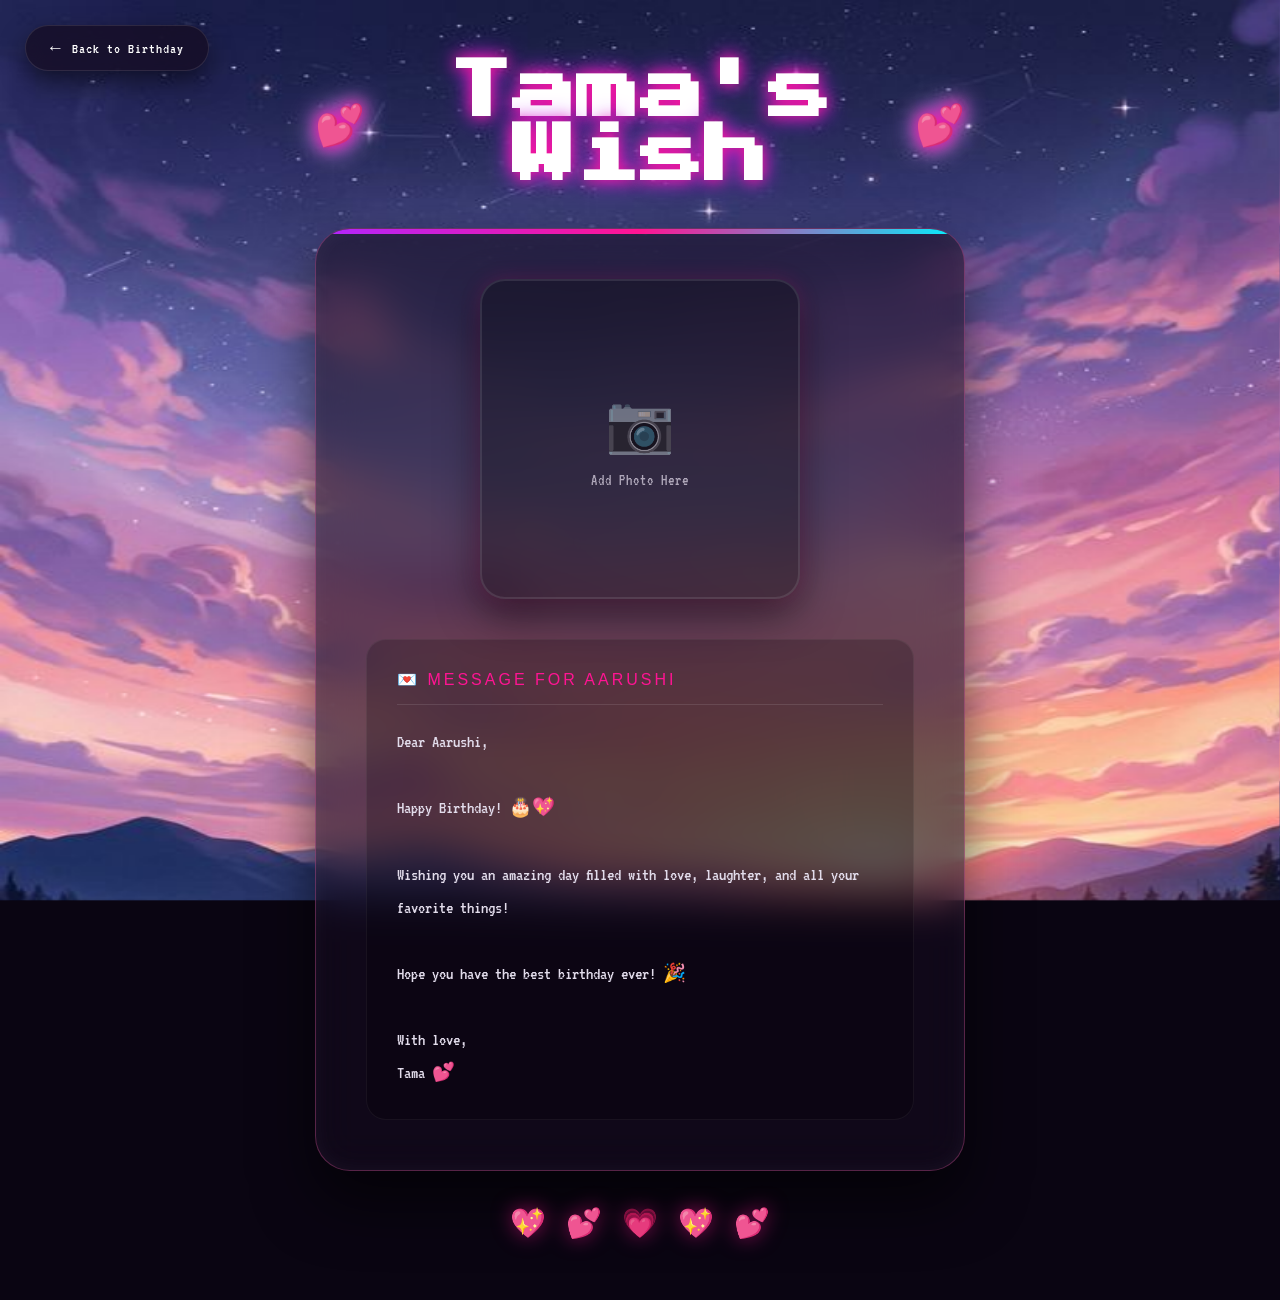
==== commit 28c63175: "Aesthetic overhaul: Dark mode glassmorphism, animated bg, pixel cake" ====
--- a/tama.html
+++ b/tama.html
@@ -6,11 +6,14 @@
     <title>Tama's Wish for Aarushi</title>
     <link rel="stylesheet" href="style.css">
     <link rel="stylesheet" href="wish.css">
-    <link rel="stylesheet" href="https://fonts.googleapis.com/css2?family=Dancing+Script:wght@400;700&family=Poppins:wght@300;400;600;700&display=swap">
+    <link rel="stylesheet" href="https://fonts.googleapis.com/css2?family=Press+Start+2P&family=VT323&display=swap">
     <link rel="preconnect" href="https://fonts.googleapis.com">
     <link rel="preconnect" href="https://fonts.gstatic.com" crossorigin>
 </head>
 <body>
+    <!-- Animated JS Background -->
+    <canvas id="bg-canvas"></canvas>
+    
     <div class="wish-display-page">
         <!-- Floating Decorations -->
         <div class="floating-decorations" id="floating-decorations"></div>
@@ -22,44 +25,6 @@
         </a>
         
         <div class="container">
-            <!-- Raccoon -->
-            <div class="raccoon-container">
-                <svg viewBox="0 0 200 200" class="raccoon-svg">
-                    <defs>
-                        <linearGradient id="raccoonGrad2" x1="0%" y1="0%" x2="100%" y2="100%">
-                            <stop offset="0%" style="stop-color:#9B8B7A"/>
-                            <stop offset="100%" style="stop-color:#6B5B4A"/>
-                        </linearGradient>
-                    </defs>
-                    <ellipse cx="100" cy="125" rx="55" ry="45" fill="url(#raccoonGrad2)"/>
-                    <ellipse cx="100" cy="135" rx="42" ry="32" fill="#8B7B6A"/>
-                    <ellipse cx="70" cy="90" rx="32" ry="28" fill="url(#raccoonGrad2)"/>
-                    <ellipse cx="130" cy="90" rx="32" ry="28" fill="url(#raccoonGrad2)"/>
-                    <ellipse cx="70" cy="90" rx="22" ry="20" fill="#A08B7A"/>
-                    <ellipse cx="130" cy="90" rx="22" ry="20" fill="#A08B7A"/>
-                    <circle cx="85" cy="85" r="14" fill="white"/>
-                    <circle cx="115" cy="85" r="14" fill="white"/>
-                    <circle cx="85" cy="85" r="7" fill="#2D2D2D"/>
-                    <circle cx="115" cy="85" r="7" fill="#2D2D2D"/>
-                    <circle cx="87" cy="83" r="2.5" fill="white"/>
-                    <circle cx="117" cy="83" r="2.5" fill="white"/>
-                    <ellipse cx="100" cy="100" rx="10" ry="6" fill="#2D2D2D"/>
-                    <path d="M 94 106 Q 100 112 106 106" stroke="#2D2D2D" stroke-width="2.5" fill="none"/>
-                    <path d="M 58 72 Q 45 50 35 55" stroke="#8B7B6A" stroke-width="10" fill="none" stroke-linecap="round"/>
-                    <path d="M 142 72 Q 155 50 165 55" stroke="#8B7B6A" stroke-width="10" fill="none" stroke-linecap="round"/>
-                    <ellipse cx="32" cy="48" rx="14" ry="18" fill="url(#raccoonGrad2)"/>
-                    <ellipse cx="168" cy="48" rx="14" ry="18" fill="url(#raccoonGrad2)"/>
-                    <ellipse cx="32" cy="48" rx="7" ry="10" fill="#A08B7A"/>
-                    <ellipse cx="168" cy="48" rx="7" ry="10" fill="#A08B7A"/>
-                    <path d="M 25 145 Q 5 135 0 100" stroke="#8B7B6A" stroke-width="18" fill="none" stroke-linecap="round"/>
-                    <path d="M 175 145 Q 195 135 200 100" stroke="#8B7B6A" stroke-width="18" fill="none" stroke-linecap="round"/>
-                    <ellipse cx="5" cy="95" rx="14" ry="22" fill="#8B7B6A" stroke="#5B4B3A" stroke-width="2"/>
-                    <ellipse cx="195" cy="95" rx="14" ry="22" fill="#8B7B6A" stroke="#5B4B3A" stroke-width="2"/>
-                    <path d="M 0 82 L 10 95 M 0 95 L 10 82" stroke="#5B4B3A" stroke-width="2.5"/>
-                    <path d="M 190 82 L 200 95 M 190 95 L 200 82" stroke="#5B4B3A" stroke-width="2.5"/>
-                </svg>
-            </div>
-            
             <!-- Title -->
             <h1 class="page-title">
                 <span class="title-icon">💕</span>
@@ -72,7 +37,7 @@
                 <!-- Photo Section - Replace src with your photo -->
                 <div class="photo-section">
                     <div class="photo-frame">
-                        <img id="tama-photo" src="tama.jpg" alt="Tama's photo for Aarushi" onerror="this.style.display='none'; document.getElementById('no-photo').style.display='block';">
+                        <img id="tama-photo" src="tama.jpg" alt="Tama's photo for Aarushi" onerror="this.style.display='none'; document.getElementById('no-photo').style.display='flex';">
                         <div id="no-photo" class="no-photo" style="display: none;">
                             <span class="no-photo-icon">📷</span>
                             <span>Add Photo Here</span>
--- a/style.css
+++ b/style.css
@@ -1,4 +1,4 @@
-@import url('https://fonts.googleapis.com/css2?family=Dancing+Script:wght@400;700&family=Poppins:wght@300;400;600;700&display=swap');
+@import url('https://fonts.googleapis.com/css2?family=Press+Start+2P&family=VT323&display=swap');
 
 * {
     margin: 0;
@@ -7,22 +7,42 @@
 }
 
 :root {
-    --primary-pink: #FF69B4;
-    --soft-pink: #FFB6C1;
-    --light-pink: #FFE4E1;
-    --deep-pink: #FF1493;
-    --rose: #FF7F9F;
-    --white: #FFFFFF;
-    --text-dark: #4A2C2A;
-    --text-rose: #C71585;
+    --bg-dark: #0a0512;
+    --neon-pink: #ff1493;
+    --neon-purple: #b026ff;
+    --neon-blue: #00f3ff;
+    --glass-bg: rgba(20, 10, 30, 0.6);
+    --glass-border: rgba(255, 105, 180, 0.3);
+    --text-main: #ffffff;
+    --text-muted: #b0a8ba;
 }
 
 body {
-    font-family: 'Poppins', sans-serif;
+    font-family: 'VT323', monospace;
     min-height: 100vh;
-    background: linear-gradient(135deg, #FFF0F5 0%, #FFB6C1 50%, #FF69B4 100%);
+    background-color: var(--bg-dark);
+    background-image: url('bg.png');
+    background-size: 110% 110%;
+    background-position: center;
+    animation: bgPan 20s infinite alternate ease-in-out;
     background-attachment: fixed;
+    color: var(--text-main);
     overflow-x: hidden;
+}
+
+@keyframes bgPan {
+    0% { background-position: 0% 0%; }
+    100% { background-position: 100% 100%; }
+}
+
+#bg-canvas {
+    position: fixed;
+    top: 0;
+    left: 0;
+    width: 100vw;
+    height: 100vh;
+    z-index: 0;
+    pointer-events: none;
 }
 
 /* ============================================
@@ -34,13 +54,13 @@
     left: 0;
     width: 100%;
     height: 100vh;
-    background: linear-gradient(135deg, #FFF0F5 0%, #FFDDE5 50%, #FFB6C1 100%);
+    background: #05020a;
     display: flex;
     justify-content: center;
     align-items: center;
     z-index: 9999;
     cursor: pointer;
-    transition: opacity 0.8s ease, visibility 0.8s ease;
+    transition: opacity 1s cubic-bezier(0.16, 1, 0.3, 1), visibility 1s;
 }
 
 #landing.hidden {
@@ -52,282 +72,345 @@
 .landing-content {
     text-align: center;
     position: relative;
-    animation: fadeInUp 1s ease;
+    animation: fadeInUp 1.5s cubic-bezier(0.16, 1, 0.3, 1);
 }
 
 @keyframes fadeInUp {
-    from {
-        opacity: 0;
-        transform: translateY(30px);
-    }
-    to {
-        opacity: 1;
-        transform: translateY(0);
-    }
+    from { opacity: 0; transform: translateY(40px); }
+    to { opacity: 1; transform: translateY(0); }
 }
 
 .cake-gif-landing {
-    width: clamp(150px, 30vw, 220px);
-    margin: 0 auto 20px;
-    animation: bounce 2s ease-in-out infinite;
-}
-
-.cake-gif-landing img {
+    width: clamp(160px, 30vw, 240px);
+    margin: 0 auto 30px;
+    animation: floatCake 3s ease-in-out infinite;
+    position: relative;
+}
+
+.cake-gif-landing::after {
+    content: '';
+    position: absolute;
+    bottom: -20px;
+    left: 10%;
+    width: 80%;
+    height: 20px;
+    background: radial-gradient(ellipse at center, rgba(255, 20, 147, 0.5) 0%, transparent 70%);
+    filter: blur(10px);
+    z-index: -1;
+}
+
+#cake-canvas {
     width: 100%;
+    max-width: 160px;
     height: auto;
-    border-radius: 20px;
-    box-shadow: 0 15px 50px rgba(255, 105, 180, 0.4);
-}
-
-@keyframes bounce {
+    filter: drop-shadow(0 0 20px rgba(255, 20, 147, 0.5));
+    image-rendering: pixelated; /* Keeps the pixel art sharp! */
+}
+
+@keyframes floatCake {
     0%, 100% { transform: translateY(0); }
     50% { transform: translateY(-15px); }
 }
 
 .landing-title {
-    font-family: 'Dancing Script', cursive;
-    font-size: clamp(2.5rem, 10vw, 5rem);
-    color: var(--deep-pink);
-    text-shadow: 2px 2px 0 var(--white), 4px 4px 15px rgba(255, 105, 180, 0.3);
+    font-family: 'Press Start 2P', cursive;
+    font-size: clamp(3rem, 10vw, 5.5rem);
+    color: #fff;
+    text-shadow: 0 0 20px rgba(255, 20, 147, 0.6), 0 0 40px rgba(255, 20, 147, 0.4);
     line-height: 1.2;
-    margin-bottom: 15px;
+    margin-bottom: 20px;
 }
 
 .landing-title .name {
     display: block;
-    color: var(--primary-pink);
-    font-size: clamp(3rem, 12vw, 6rem);
+    background: linear-gradient(to right, var(--neon-pink), var(--neon-purple));
+    -webkit-background-clip: text;
+    background-clip: text;
+    -webkit-text-fill-color: transparent;
+    font-size: clamp(3.5rem, 12vw, 6.5rem);
+    text-shadow: none;
+    filter: drop-shadow(0 0 10px rgba(176, 38, 255, 0.6));
 }
 
 .landing-subtitle {
+    font-family: 'VT323', monospace;
     font-size: clamp(1.1rem, 3vw, 1.5rem);
-    color: var(--text-rose);
-    font-weight: 500;
-    margin-top: 10px;
-    animation: pulse 2s ease-in-out infinite;
-}
-
-@keyframes pulse {
-    0%, 100% { opacity: 1; }
-    50% { opacity: 0.6; }
+    color: var(--text-muted);
+    font-weight: 300;
+    letter-spacing: 2px;
+    text-transform: uppercase;
+    animation: pulseText 2s ease-in-out infinite;
+}
+
+@keyframes pulseText {
+    0%, 100% { opacity: 1; text-shadow: 0 0 10px rgba(255,255,255,0.2); }
+    50% { opacity: 0.5; text-shadow: 0 0 0px transparent; }
 }
 
 .click-pulse {
     position: absolute;
-    bottom: -40px;
+    bottom: -60px;
     left: 50%;
     transform: translateX(-50%);
-    width: 40px;
-    height: 40px;
-    border: 3px solid var(--primary-pink);
+    width: 50px;
+    height: 50px;
+    border: 2px solid var(--neon-pink);
     border-radius: 50%;
-    animation: pulseRing 2s ease-in-out infinite;
+    animation: pulseRing 2s cubic-bezier(0.215, 0.610, 0.355, 1) infinite;
+    box-shadow: 0 0 15px var(--neon-pink) inset, 0 0 15px var(--neon-pink);
 }
 
 @keyframes pulseRing {
-    0%, 100% {
-        transform: translateX(-50%) scale(1);
-        opacity: 1;
-    }
-    50% {
-        transform: translateX(-50%) scale(1.5);
-        opacity: 0;
-    }
+    0% { transform: translateX(-50%) scale(0.5); opacity: 1; }
+    100% { transform: translateX(-50%) scale(2); opacity: 0; }
 }
 
 /* ============================================
    MAIN CONTENT
    ============================================ */
-.hidden {
-    display: none !important;
-}
+.hidden { display: none !important; }
 
 #main-content {
     min-height: 100vh;
-    padding: 30px 20px;
+    padding: 50px 20px;
     opacity: 0;
-    animation: mainFadeIn 1s ease 0.5s forwards;
+    position: relative;
+    z-index: 1;
+    animation: mainFadeIn 1.5s cubic-bezier(0.16, 1, 0.3, 1) forwards;
 }
 
 @keyframes mainFadeIn {
     to { opacity: 1; }
 }
 
-.container {
-    max-width: 700px;
-    margin: 0 auto;
-    text-align: center;
-}
-
-/* Floating Decorations */
-.floating-decorations {
+#confetti-canvas {
     position: fixed;
     top: 0;
     left: 0;
     width: 100%;
     height: 100%;
     pointer-events: none;
-    z-index: 0;
+    z-index: 100;
+}
+
+.container {
+    max-width: 800px;
+    margin: 0 auto;
+    text-align: center;
+}
+
+/* Glassmorphism Panel */
+.glass-panel {
+    background: var(--glass-bg);
+    backdrop-filter: blur(16px);
+    -webkit-backdrop-filter: blur(16px);
+    border: 1px solid var(--glass-border);
+    border-radius: 30px;
+    padding: 40px;
+    box-shadow: 0 25px 50px -12px rgba(0, 0, 0, 0.8), inset 0 0 20px rgba(255, 105, 180, 0.1);
+    position: relative;
     overflow: hidden;
+}
+
+.glass-panel::before {
+    content: '';
+    position: absolute;
+    top: 0; left: -100%; width: 50%; height: 100%;
+    background: linear-gradient(to right, transparent, rgba(255,255,255,0.05), transparent);
+    transform: skewX(-20deg);
+    animation: glassShine 8s infinite ease-in-out;
+}
+
+@keyframes glassShine {
+    0%, 100% { left: -100%; }
+    50% { left: 200%; }
+}
+
+/* Floating Decorations */
+.floating-decorations {
+    position: fixed;
+    top: 0; left: 0; width: 100%; height: 100%;
+    pointer-events: none; z-index: 0; overflow: hidden;
 }
 
 .floating-item {
     position: absolute;
-    font-size: 1.5rem;
-    animation: floatRise 10s linear infinite;
+    animation: floatRise 12s cubic-bezier(0.4, 0, 0.2, 1) infinite;
     opacity: 0;
-    filter: drop-shadow(0 5px 15px rgba(255, 105, 180, 0.2));
+    filter: drop-shadow(0 0 10px rgba(255, 20, 147, 0.5));
 }
 
 @keyframes floatRise {
-    0% {
-        transform: translateY(100vh) rotate(0deg) scale(0.5);
-        opacity: 0;
-    }
-    10% { opacity: 1; }
-    90% { opacity: 1; }
-    100% {
-        transform: translateY(-100px) rotate(360deg) scale(1);
-        opacity: 0;
-    }
+    0% { transform: translate(0, 100vh) rotate(0deg) scale(0.5); opacity: 0; }
+    10% { opacity: 0.8; }
+    90% { opacity: 0.8; }
+    100% { transform: translate(50px, -100px) rotate(360deg) scale(1.2); opacity: 0; }
 }
 
 /* Raccoon */
 .raccoon-container {
-    width: clamp(120px, 25vw, 180px);
-    height: clamp(120px, 25vw, 180px);
-    margin: 0 auto 20px;
-    animation: raccoonFloat 4s ease-in-out infinite;
-}
-
-.raccoon-svg {
+    width: clamp(160px, 22vw, 200px);
+    height: clamp(160px, 22vw, 200px);
+    margin: 0 auto 30px;
+    animation: raccoonHover 5s ease-in-out infinite;
+    filter: drop-shadow(0 0 35px rgba(255, 105, 180, 0.5));
+}
+
+.raccoon-gif {
     width: 100%;
     height: 100%;
-    filter: drop-shadow(0 15px 30px rgba(139, 123, 106, 0.4));
-}
-
-@keyframes raccoonFloat {
+    object-fit: cover;
+    border-radius: 50%;
+    border: 4px solid rgba(255, 105, 180, 0.6);
+    box-shadow: inset 0 0 20px rgba(0, 243, 255, 0.3);
+}
+
+@keyframes raccoonHover {
     0%, 100% { transform: translateY(0) rotate(-2deg); }
-    50% { transform: translateY(-12px) rotate(2deg); }
+    50% { transform: translateY(-15px) rotate(2deg); }
 }
 
 /* Main Title */
-.main-title {
-    margin: 25px 0 10px;
-}
+.main-title { margin: 10px 0 20px; }
 
 .title-text {
     display: block;
-    font-family: 'Dancing Script', cursive;
-    font-size: clamp(2rem, 8vw, 3.5rem);
-    color: var(--white);
-    text-shadow: 2px 2px 0 var(--deep-pink);
+    font-family: 'VT323', monospace;
+    font-weight: 300;
+    font-size: clamp(1.5rem, 4vw, 2rem);
+    text-transform: uppercase;
+    letter-spacing: 4px;
+    color: var(--text-muted);
 }
 
 .name-highlight {
     display: block;
-    font-family: 'Dancing Script', cursive;
-    font-size: clamp(3rem, 12vw, 5rem);
-    color: var(--white);
-    text-shadow: 3px 3px 0 var(--primary-pink), 5px 5px 20px rgba(255, 105, 180, 0.4);
-    animation: glow 2s ease-in-out infinite alternate;
-}
-
-@keyframes glow {
-    from { text-shadow: 3px 3px 0 var(--primary-pink), 5px 5px 20px rgba(255, 105, 180, 0.3); }
-    to { text-shadow: 3px 3px 0 var(--primary-pink), 5px 5px 40px rgba(255, 105, 180, 0.6); }
+    font-family: 'Press Start 2P', cursive;
+    font-size: clamp(4rem, 12vw, 6rem);
+    background: linear-gradient(to right, #ff69b4, #b026ff, #00f3ff, #ff69b4);
+    background-size: 300% auto;
+    -webkit-background-clip: text;
+    background-clip: text;
+    -webkit-text-fill-color: transparent;
+    animation: gradientFlow 5s linear infinite;
+    filter: drop-shadow(0 0 15px rgba(176, 38, 255, 0.5));
+}
+
+@keyframes gradientFlow {
+    0% { background-position: 0% center; }
+    100% { background-position: 300% center; }
 }
 
 /* Subtitle */
 .subtitle {
-    font-size: clamp(1.1rem, 3vw, 1.4rem);
-    color: var(--white);
-    font-weight: 500;
-    margin-bottom: 30px;
-    text-shadow: 1px 1px 3px rgba(255, 105, 180, 0.3);
-}
-
-/* Countdown Section */
+    font-size: clamp(1rem, 3vw, 1.2rem);
+    color: var(--text-muted);
+    font-weight: 300;
+    margin-bottom: 40px;
+}
+
+/* Countdown */
 .countdown-section {
-    background: linear-gradient(135deg, rgba(255, 255, 255, 0.95), rgba(255, 240, 245, 0.95));
-    padding: clamp(20px, 5vw, 35px);
-    border-radius: 25px;
-    box-shadow: 0 15px 50px rgba(255, 105, 180, 0.25);
-    border: 4px solid var(--primary-pink);
-    margin-bottom: 35px;
+    margin-bottom: 40px;
 }
 
 .countdown-label {
-    font-family: 'Dancing Script', cursive;
-    font-size: clamp(1.5rem, 5vw, 2.2rem);
-    color: var(--deep-pink);
-    margin-bottom: 20px;
+    font-family: 'VT323', monospace;
+    font-size: 1.2rem;
+    color: var(--text-main);
+    text-transform: uppercase;
+    letter-spacing: 3px;
+    margin-bottom: 25px;
+    display: flex;
+    align-items: center;
+    justify-content: center;
+    gap: 15px;
+}
+
+.countdown-label::before, .countdown-label::after {
+    content: '';
+    height: 1px;
+    width: 40px;
+    background: linear-gradient(90deg, transparent, var(--neon-pink), transparent);
 }
 
 .countdown {
     display: flex;
     justify-content: center;
     align-items: center;
-    gap: clamp(8px, 3vw, 20px);
-    flex-wrap: wrap;
+    gap: clamp(10px, 3vw, 25px);
 }
 
 .countdown-item {
     display: flex;
     flex-direction: column;
     align-items: center;
-    background: linear-gradient(135deg, var(--primary-pink), var(--deep-pink));
-    padding: clamp(12px, 3vw, 20px);
-    border-radius: 15px;
-    min-width: clamp(60px, 15vw, 90px);
-    box-shadow: 0 8px 25px rgba(255, 105, 180, 0.4);
+    background: rgba(20, 10, 30, 0.8);
+    border: 1px solid rgba(255, 20, 147, 0.4);
+    padding: clamp(12px, 3vw, 25px);
+    border-radius: 20px;
+    min-width: clamp(70px, 16vw, 100px);
+    box-shadow: 0 10px 30px rgba(0, 0, 0, 0.5), inset 0 0 15px rgba(255, 20, 147, 0.1);
+    backdrop-filter: blur(5px);
+    transition: transform 0.3s ease;
+}
+
+.countdown-item:hover {
+    transform: translateY(-5px);
+    border-color: var(--neon-pink);
+    box-shadow: 0 15px 40px rgba(255, 20, 147, 0.3), inset 0 0 20px rgba(255, 20, 147, 0.2);
 }
 
 .countdown-number {
+    font-family: 'VT323', monospace;
     display: block;
-    font-size: clamp(1.8rem, 6vw, 2.8rem);
+    font-size: clamp(2rem, 6vw, 3.5rem);
     font-weight: 700;
-    color: var(--white);
-    line-height: 1;
+    background: linear-gradient(to bottom, #ffffff, #ffb6c1);
+    -webkit-background-clip: text;
+    background-clip: text;
+    -webkit-text-fill-color: transparent;
+    line-height: 1.1;
 }
 
 .countdown-text {
-    font-size: clamp(0.7rem, 2vw, 0.9rem);
-    color: rgba(255, 255, 255, 0.9);
+    font-size: clamp(0.7rem, 2vw, 0.85rem);
+    color: var(--text-muted);
     text-transform: uppercase;
     font-weight: 600;
-    margin-top: 5px;
+    letter-spacing: 1px;
+    margin-top: 8px;
 }
 
 .countdown-separator {
+    font-family: 'Outfit', sans-serif;
     font-size: clamp(1.5rem, 5vw, 2.5rem);
     font-weight: 700;
-    color: var(--deep-pink);
-    animation: blink 1s ease-in-out infinite;
-}
-
-@keyframes blink {
-    0%, 100% { opacity: 1; }
-    50% { opacity: 0.3; }
+    color: var(--neon-pink);
+    animation: neonBlink 1.5s ease-in-out infinite;
+}
+
+@keyframes neonBlink {
+    0%, 100% { opacity: 1; text-shadow: 0 0 10px var(--neon-pink); }
+    50% { opacity: 0.2; text-shadow: none; }
 }
 
 /* Button Section */
-.button-section {
-    margin-bottom: 35px;
-}
+.button-section { margin-top: 50px; }
 
 .button-label {
-    font-family: 'Dancing Script', cursive;
-    font-size: clamp(1.5rem, 5vw, 2rem);
-    color: var(--white);
-    margin-bottom: 20px;
-    text-shadow: 2px 2px 5px rgba(255, 105, 180, 0.4);
+    font-family: 'Outfit', sans-serif;
+    font-size: 1rem;
+    text-transform: uppercase;
+    letter-spacing: 2px;
+    color: var(--text-muted);
+    margin-bottom: 25px;
 }
 
 .button-container {
     display: flex;
     justify-content: center;
-    gap: clamp(15px, 5vw, 35px);
+    gap: clamp(15px, 5vw, 30px);
     flex-wrap: wrap;
 }
 
@@ -335,110 +418,70 @@
     display: flex;
     flex-direction: column;
     align-items: center;
-    padding: clamp(18px, 4vw, 28px) clamp(25px, 6vw, 45px);
+    padding: 20px 40px;
     border-radius: 20px;
     text-decoration: none;
     transition: all 0.4s cubic-bezier(0.175, 0.885, 0.32, 1.275);
     position: relative;
     overflow: hidden;
+    background: rgba(20, 10, 30, 0.8);
+    border: 1px solid rgba(255, 255, 255, 0.1);
+    backdrop-filter: blur(10px);
+    z-index: 1;
 }
 
 .wish-button::before {
     content: '';
     position: absolute;
-    top: 0;
-    left: -100%;
-    width: 100%;
-    height: 100%;
-    background: linear-gradient(90deg, transparent, rgba(255,255,255,0.3), transparent);
-    transition: left 0.6s ease;
-}
-
-.wish-button:hover::before {
-    left: 100%;
-}
-
-.wish-button.Tama {
-    background: linear-gradient(135deg, #FF69B4, #FF1493);
-    box-shadow: 0 10px 35px rgba(255, 105, 180, 0.5);
-}
-
-.wish-button.Tuli {
-    background: linear-gradient(135deg, #FFB6C1, #FF69B4);
-    box-shadow: 0 10px 35px rgba(255, 182, 193, 0.5);
-}
+    top: 0; left: 0; width: 100%; height: 100%;
+    background: linear-gradient(135deg, rgba(255, 20, 147, 0.4), rgba(176, 38, 255, 0.4));
+    opacity: 0;
+    transition: opacity 0.4s ease;
+    z-index: -1;
+}
+
+.wish-button:hover::before { opacity: 1; }
 
 .wish-button:hover {
-    transform: translateY(-8px) scale(1.05);
-}
-
-.wish-button.Tama:hover {
-    box-shadow: 0 20px 50px rgba(255, 105, 180, 0.7);
-}
-
-.wish-button.Tuli:hover {
-    box-shadow: 0 20px 50px rgba(255, 182, 193, 0.7);
+    transform: translateY(-8px) scale(1.03);
+    border-color: rgba(255, 255, 255, 0.3);
+    box-shadow: 0 20px 40px rgba(176, 38, 255, 0.3);
 }
 
 .button-icon {
-    font-size: clamp(1.8rem, 5vw, 2.5rem);
-    margin-bottom: 8px;
+    font-size: 2rem;
+    margin-bottom: 12px;
+    filter: drop-shadow(0 0 10px rgba(255,255,255,0.3));
 }
 
 .button-text {
-    font-family: 'Poppins', sans-serif;
-    font-size: clamp(1.1rem, 3vw, 1.4rem);
-    font-weight: 700;
-    color: var(--white);
+    font-family: 'Outfit', sans-serif;
+    font-size: 1.2rem;
+    font-weight: 600;
+    color: #fff;
+    letter-spacing: 1px;
 }
 
 .button-subtext {
-    font-size: clamp(0.85rem, 2vw, 1rem);
-    color: rgba(255, 255, 255, 0.85);
-    margin-top: 5px;
-}
+    font-size: 0.85rem;
+    color: var(--text-muted);
+    margin-top: 6px;
+    transition: color 0.3s ease;
+}
+
+.wish-button:hover .button-subtext { color: #fff; }
 
 /* Footer */
-.footer {
-    padding: 25px 0 15px;
-}
-
-.footer p {
-    font-size: clamp(0.9rem, 2.5vw, 1.1rem);
-    color: var(--white);
-    opacity: 0.9;
-}
+.footer { margin-top: 40px; padding-top: 20px; border-top: 1px solid rgba(255,255,255,0.05); }
+
+.footer p { font-size: 0.9rem; color: var(--text-muted); letter-spacing: 1px; }
 
 /* ============================================
    RESPONSIVE DESIGN
    ============================================ */
-@media (max-width: 500px) {
-    .countdown {
-        gap: clamp(5px, 2vw, 10px);
-    }
-    
-    .button-container {
-        flex-direction: column;
-        align-items: center;
-    }
-    
-    .wish-button {
-        width: 80%;
-        max-width: 260px;
-    }
-}
-
-@media (min-width: 768px) {
-    #main-content {
-        padding: 50px 30px;
-    }
-    
-    .container {
-        max-width: 750px;
-    }
-    
-    .raccoon-container {
-        width: 180px;
-        height: 180px;
-    }
+@media (max-width: 600px) {
+    .glass-panel { padding: 30px 15px; border-radius: 20px; }
+    .countdown { gap: 8px; }
+    .countdown-item { padding: 10px 15px; min-width: 65px; }
+    .wish-button { width: 100%; max-width: 300px; }
 }
--- a/wish.css
+++ b/wish.css
@@ -1,256 +1,194 @@
 /* ============================================
    WISH DISPLAY PAGES (Tama & Tuli)
+   DARK MODE GLASSMORPHISM
    ============================================ */
 
 .wish-display-page {
     min-height: 100vh;
-    padding: 30px 20px;
+    padding: 60px 20px;
     position: relative;
-    background: linear-gradient(135deg, #FFF0F5 0%, #FFB6C1 50%, #FF69B4 100%);
+    background-color: var(--bg-dark);
+    background-image: url('bg.png');
+    background-size: 110% 110%;
+    animation: bgPan 20s infinite alternate ease-in-out;
     background-attachment: fixed;
+    z-index: 1;
+}
+
+#bg-canvas {
+    position: fixed;
+    top: 0;
+    left: 0;
+    width: 100vw;
+    height: 100vh;
+    z-index: 0;
+    pointer-events: none;
 }
 
 .container {
-    max-width: 550px;
+    max-width: 650px;
     margin: 0 auto;
-    text-align: center;
     position: relative;
-    z-index: 1;
+    z-index: 2;
 }
 
 /* Back Button */
 .back-button {
     position: fixed;
-    top: 20px;
-    left: 20px;
+    top: 25px;
+    left: 25px;
     display: flex;
     align-items: center;
-    gap: 8px;
-    padding: 12px 22px;
-    background: linear-gradient(135deg, #FF69B4, #FF1493);
-    color: white;
+    gap: 10px;
+    padding: 12px 24px;
+    background: rgba(20, 10, 30, 0.7);
+    backdrop-filter: blur(10px);
+    color: #fff;
     text-decoration: none;
     border-radius: 30px;
-    font-family: 'Poppins', sans-serif;
+    font-family: 'VT323', monospace;
     font-size: 0.95rem;
-    font-weight: 600;
-    box-shadow: 0 8px 25px rgba(255, 105, 180, 0.4);
-    transition: all 0.3s ease;
+    font-weight: 500;
+    letter-spacing: 1px;
+    border: 1px solid rgba(255, 255, 255, 0.1);
+    box-shadow: 0 10px 25px rgba(0,0,0,0.5);
+    transition: all 0.3s cubic-bezier(0.175, 0.885, 0.32, 1.275);
     z-index: 100;
 }
 
 .back-button:hover {
-    transform: translateY(-3px) scale(1.05);
-    box-shadow: 0 12px 35px rgba(255, 105, 180, 0.6);
+    transform: translateY(-3px) translateX(-3px);
+    background: rgba(255, 20, 147, 0.2);
+    border-color: var(--neon-pink);
+    box-shadow: 0 12px 30px rgba(255, 20, 147, 0.3);
 }
 
-.back-icon {
-    font-size: 1.1rem;
+.back-icon { font-size: 1.1rem; }
+
+/* Page Title */
+.page-title {
+    font-family: 'Press Start 2P', cursive;
+    font-size: clamp(2.5rem, 8vw, 4rem);
+    color: #fff;
+    text-shadow: 0 0 15px var(--neon-pink), 0 0 25px var(--neon-purple);
+    margin-bottom: 40px;
+    display: flex;
+    justify-content: center;
+    align-items: center;
+    gap: 15px;
+    text-align: center;
 }
 
-/* Floating Decorations */
-.floating-decorations {
-    position: fixed;
-    top: 0;
-    left: 0;
-    width: 100%;
-    height: 100%;
-    pointer-events: none;
-    z-index: 0;
+.title-icon { font-size: clamp(1.8rem, 6vw, 2.5rem); filter: drop-shadow(0 0 10px rgba(255,255,255,0.5)); }
+
+/* Wish Card (Glassmorphism) */
+.wish-card {
+    background: var(--glass-bg);
+    backdrop-filter: blur(20px);
+    -webkit-backdrop-filter: blur(20px);
+    border-radius: 35px;
+    padding: clamp(30px, 6vw, 50px);
+    box-shadow: 0 30px 60px rgba(0, 0, 0, 0.6), inset 0 0 20px rgba(255, 255, 255, 0.05);
+    border: 1px solid var(--glass-border);
+    position: relative;
     overflow: hidden;
 }
 
-.floating-item {
+.wish-card::after {
+    content: '';
     position: absolute;
-    font-size: 1.5rem;
-    animation: floatRise 10s linear infinite;
-    opacity: 0;
-}
-
-@keyframes floatRise {
-    0% {
-        transform: translateY(100vh) rotate(0deg) scale(0.5);
-        opacity: 0;
-    }
-    10% { opacity: 1; }
-    90% { opacity: 1; }
-    100% {
-        transform: translateY(-100px) rotate(360deg) scale(1);
-        opacity: 0;
-    }
-}
-
-/* Raccoon */
-.raccoon-container {
-    width: clamp(100px, 22vw, 140px);
-    height: clamp(100px, 22vw, 140px);
-    margin: 0 auto 20px;
-    animation: raccoonFloat 4s ease-in-out infinite;
-}
-
-.raccoon-svg {
-    width: 100%;
-    height: 100%;
-    filter: drop-shadow(0 12px 25px rgba(139, 123, 106, 0.4));
-}
-
-@keyframes raccoonFloat {
-    0%, 100% { transform: translateY(0) rotate(-2deg); }
-    50% { transform: translateY(-10px) rotate(2deg); }
-}
-
-/* Page Title */
-.page-title {
-    font-family: 'Dancing Script', cursive;
-    font-size: clamp(2rem, 8vw, 3rem);
-    color: white;
-    text-shadow: 2px 2px 0 #FF1493;
-    margin-bottom: 30px;
-    display: flex;
-    justify-content: center;
-    align-items: center;
-    gap: 12px;
-}
-
-.title-icon {
-    font-size: clamp(1.5rem, 6vw, 2rem);
-}
-
-/* Wish Card */
-.wish-card {
-    background: linear-gradient(135deg, rgba(255, 255, 255, 0.97), rgba(255, 245, 245, 0.97));
-    border-radius: 25px;
-    padding: clamp(20px, 5vw, 35px);
-    box-shadow: 0 20px 60px rgba(255, 105, 180, 0.3);
-    border: 4px solid #FF69B4;
+    top: 0; left: 0; width: 100%; height: 5px;
+    background: linear-gradient(90deg, var(--neon-purple), var(--neon-pink), var(--neon-blue));
 }
 
 /* Photo Section */
-.photo-section {
-    margin-bottom: 25px;
-}
+.photo-section { margin-bottom: 40px; }
 
 .photo-frame {
     position: relative;
     width: 100%;
-    max-width: 280px;
+    max-width: 320px;
     margin: 0 auto;
-    border-radius: 20px;
+    border-radius: 25px;
     overflow: hidden;
-    box-shadow: 0 10px 35px rgba(255, 105, 180, 0.35);
-    border: 5px solid #FFB6C1;
+    box-shadow: 0 15px 40px rgba(0, 0, 0, 0.5), 0 0 20px rgba(255, 20, 147, 0.2);
+    border: 2px solid rgba(255, 255, 255, 0.1);
     aspect-ratio: 1 / 1;
     display: flex;
     align-items: center;
     justify-content: center;
-    background: linear-gradient(135deg, #FFE4E1, #FFC0CB);
+    background: rgba(0, 0, 0, 0.3);
+    transition: transform 0.5s ease;
 }
 
-.photo-frame img {
-    width: 100%;
-    height: 100%;
-    object-fit: cover;
+.photo-frame:hover {
+    transform: scale(1.02);
+    border-color: rgba(255, 20, 147, 0.5);
+    box-shadow: 0 20px 50px rgba(0, 0, 0, 0.6), 0 0 30px rgba(255, 20, 147, 0.4);
 }
+
+.photo-frame img { width: 100%; height: 100%; object-fit: cover; }
 
 .no-photo {
     display: flex;
     flex-direction: column;
     align-items: center;
     justify-content: center;
-    gap: 10px;
-    color: #FF69B4;
-    font-family: 'Poppins', sans-serif;
-    font-weight: 600;
+    gap: 15px;
+    color: var(--text-muted);
+    font-family: 'VT323', monospace;
+    font-weight: 500;
+    letter-spacing: 1px;
 }
 
-.no-photo-icon {
-    font-size: 3rem;
-}
+.no-photo-icon { font-size: 3.5rem; opacity: 0.5; }
 
 /* Message Section */
-.message-section {
-    text-align: left;
-}
+.message-section { text-align: left; background: rgba(0,0,0,0.2); padding: 30px; border-radius: 20px; border: 1px solid rgba(255,255,255,0.05); }
 
 .message-label {
-    font-family: 'Dancing Script', cursive;
-    font-size: clamp(1.2rem, 4vw, 1.6rem);
-    color: #FF1493;
-    margin-bottom: 12px;
-    padding-bottom: 10px;
-    border-bottom: 2px solid #FFB6C1;
+    font-family: 'Outfit', sans-serif;
+    font-size: 1rem;
+    color: var(--neon-pink);
+    text-transform: uppercase;
+    letter-spacing: 3px;
+    margin-bottom: 20px;
+    padding-bottom: 15px;
+    border-bottom: 1px solid rgba(255,255,255,0.1);
+    display: flex; align-items: center; gap: 10px;
 }
 
 .message-text {
-    font-family: 'Poppins', sans-serif;
-    font-size: clamp(1rem, 3vw, 1.15rem);
-    color: #4A2C2A;
-    line-height: 1.7;
-}
-
-.message-text br {
-    line-height: 0.8;
+    font-family: 'VT323', monospace;
+    font-size: clamp(1.05rem, 3vw, 1.15rem);
+    color: #e2dceb;
+    line-height: 1.8;
+    font-weight: 300;
 }
 
 /* Card Hearts */
 .card-hearts {
-    margin-top: 25px;
+    margin-top: 35px;
     display: flex;
     justify-content: center;
-    gap: 15px;
-    font-size: 1.5rem;
-    animation: heartBeat 2s ease-in-out infinite;
+    gap: 20px;
+    font-size: 1.8rem;
+    filter: drop-shadow(0 0 10px rgba(255,20,147,0.5));
 }
 
-.card-hearts span {
-    animation: heartPop 1.5s ease-in-out infinite;
+.card-hearts span { animation: heartFloat 3s ease-in-out infinite; }
+.card-hearts span:nth-child(1) { animation-delay: 0s; }
+.card-hearts span:nth-child(2) { animation-delay: 0.4s; }
+.card-hearts span:nth-child(3) { animation-delay: 0.8s; }
+.card-hearts span:nth-child(4) { animation-delay: 1.2s; }
+.card-hearts span:nth-child(5) { animation-delay: 1.6s; }
+
+@keyframes heartFloat {
+    0%, 100% { transform: translateY(0) scale(1); }
+    50% { transform: translateY(-10px) scale(1.1); }
 }
 
-.card-hearts span:nth-child(1) { animation-delay: 0s; }
-.card-hearts span:nth-child(2) { animation-delay: 0.2s; }
-.card-hearts span:nth-child(3) { animation-delay: 0.4s; }
-.card-hearts span:nth-child(4) { animation-delay: 0.6s; }
-.card-hearts span:nth-child(5) { animation-delay: 0.8s; }
-
-@keyframes heartBeat {
-    0%, 100% { transform: scale(1); }
-    50% { transform: scale(1.1); }
-}
-
-@keyframes heartPop {
-    0%, 100% { transform: translateY(0) scale(1); }
-    50% { transform: translateY(-5px) scale(1.2); }
-}
-
-/* ============================================
-   RESPONSIVE
-   ============================================ */
-@media (max-width: 480px) {
-    .back-button {
-        position: relative;
-        display: inline-flex;
-        margin-bottom: 20px;
-    }
-    
-    .page-title {
-        margin-top: 15px;
-    }
-    
-    .photo-frame {
-        max-width: 220px;
-    }
-}
-
-@media (min-width: 768px) {
-    .wish-display-page {
-        padding: 50px 30px;
-    }
-    
-    .container {
-        max-width: 600px;
-    }
-    
-    .photo-frame {
-        max-width: 320px;
-    }
+@media (max-width: 768px) {
+    .back-button { position: relative; top: 0; left: 0; display: inline-flex; margin-bottom: 30px; }
+    .message-section { padding: 20px; }
 }
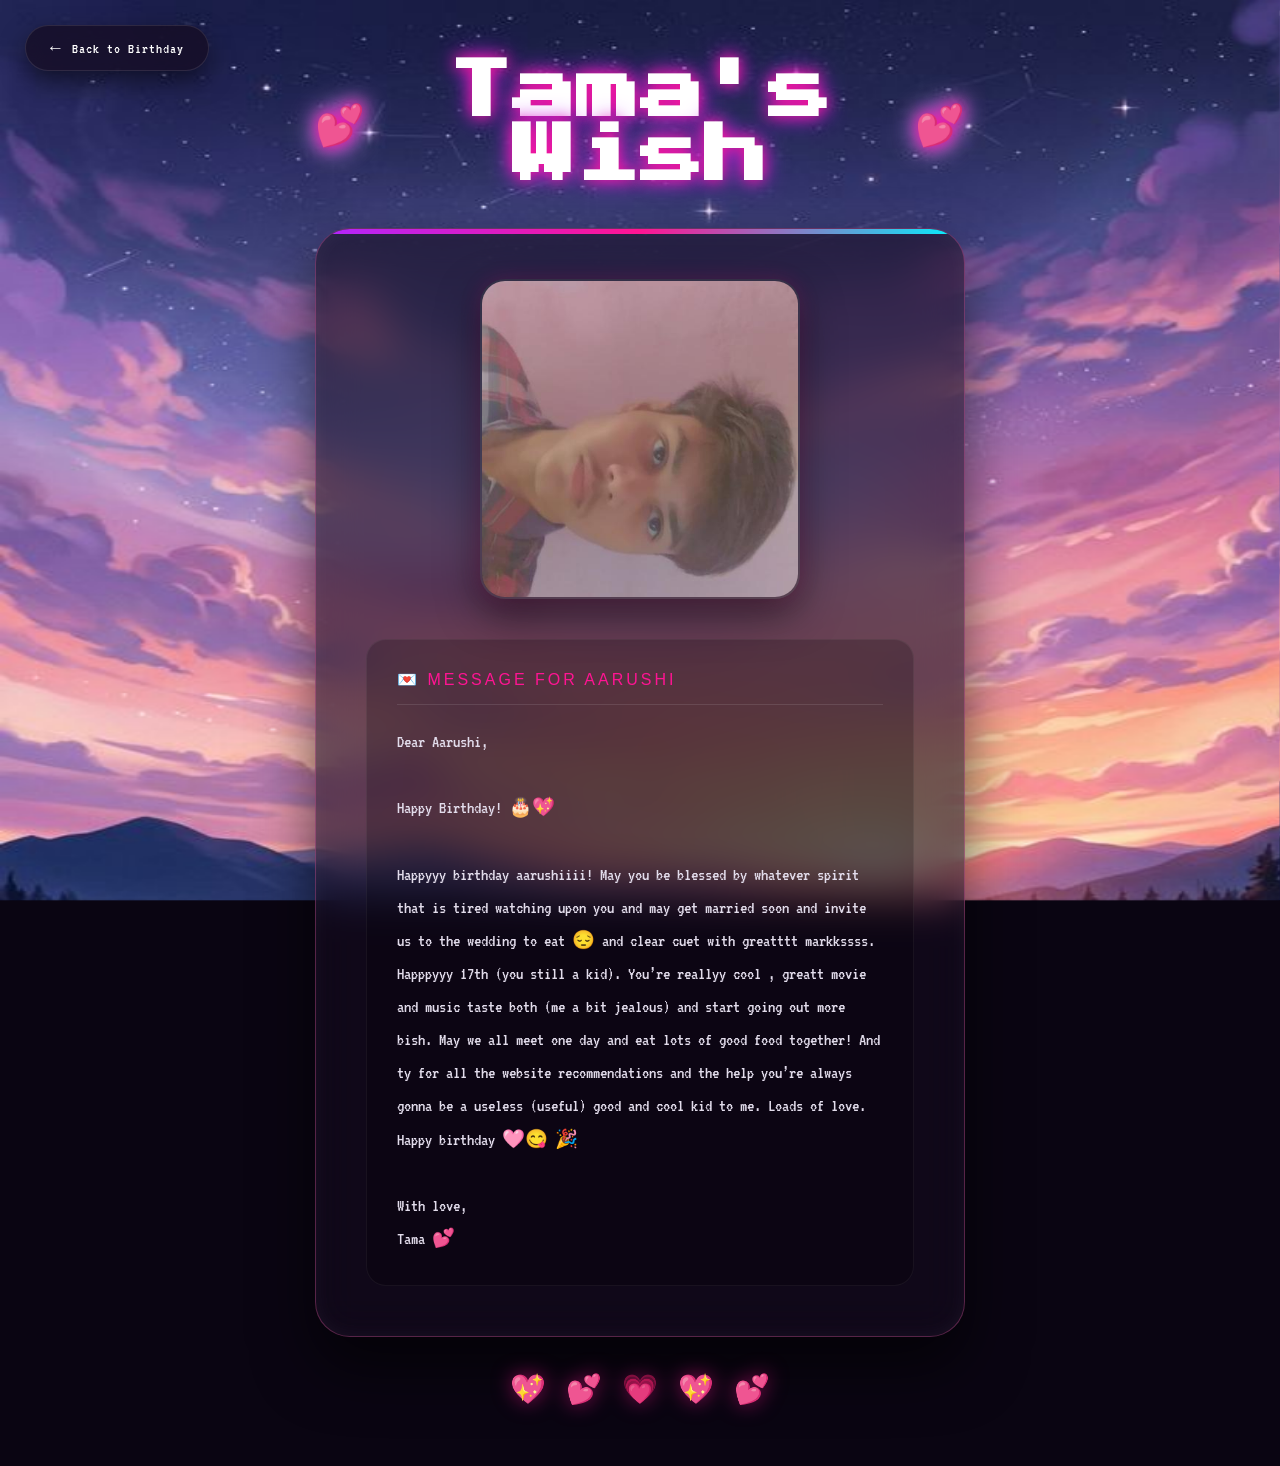
==== commit 631e9803: "Update tama.html" ====
--- a/tama.html
+++ b/tama.html
@@ -51,8 +51,7 @@
                     <div class="message-text" id="tama-message">
                         Dear Aarushi,<br><br>
                         Happy Birthday! 🎂💖<br><br>
-                        Wishing you an amazing day filled with love, laughter, and all your favorite things!<br><br>
-                        Hope you have the best birthday ever! 🎉<br><br>
+                        Happyyy birthday aarushiiii! May you be blessed by whatever spirit that is tired watching upon you and may get married soon and invite us to the wedding to eat 😔 and clear cuet with greatttt markkssss. Happpyyy 17th (you still a kid). You’re reallyy cool , greatt movie and music taste both (me a bit jealous) and start going out more bish. May we all meet one day and eat lots of good food together! And ty for all the website recommendations and the help you’re always gonna be a useless (useful) good and cool kid to me. Loads of love. Happy birthday 🩷😋 🎉<br><br>
                         With love,<br>
                         Tama 💕
                     </div>
@@ -68,4 +67,4 @@
     
     <script src="script.js"></script>
 </body>
-</html>+</html>
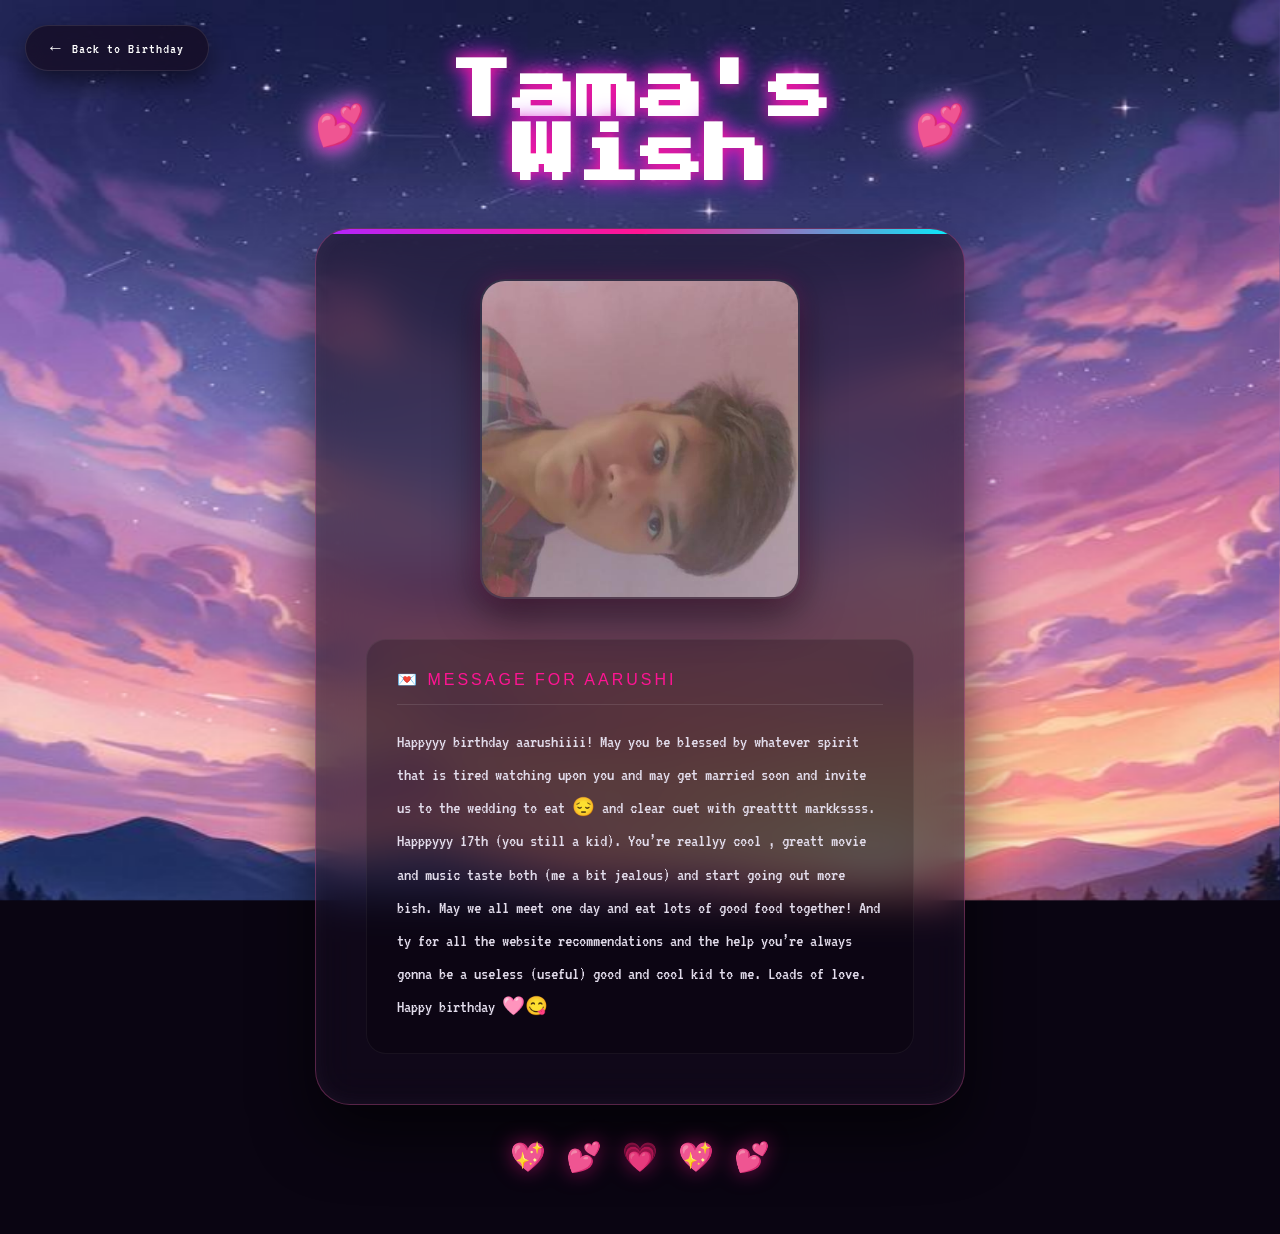
==== commit 2ca3054e: "Update Tama message text" ====
--- a/tama.html
+++ b/tama.html
@@ -49,11 +49,7 @@
                 <div class="message-section">
                     <div class="message-label">💌 Message for Aarushi</div>
                     <div class="message-text" id="tama-message">
-                        Dear Aarushi,<br><br>
-                        Happy Birthday! 🎂💖<br><br>
-                        Happyyy birthday aarushiiii! May you be blessed by whatever spirit that is tired watching upon you and may get married soon and invite us to the wedding to eat 😔 and clear cuet with greatttt markkssss. Happpyyy 17th (you still a kid). You’re reallyy cool , greatt movie and music taste both (me a bit jealous) and start going out more bish. May we all meet one day and eat lots of good food together! And ty for all the website recommendations and the help you’re always gonna be a useless (useful) good and cool kid to me. Loads of love. Happy birthday 🩷😋 🎉<br><br>
-                        With love,<br>
-                        Tama 💕
+                        Happyyy birthday aarushiiii! May you be blessed by whatever spirit that is tired watching upon you and may get married soon and invite us to the wedding to eat 😔 and clear cuet with greatttt markkssss. Happpyyy 17th (you still a kid). You’re reallyy cool , greatt movie and music taste both (me a bit jealous) and start going out more bish. May we all meet one day and eat lots of good food together! And ty for all the website recommendations and the help you’re always gonna be a useless (useful) good and cool kid to me. Loads of love. Happy birthday 🩷😋
                     </div>
                 </div>
             </div>
